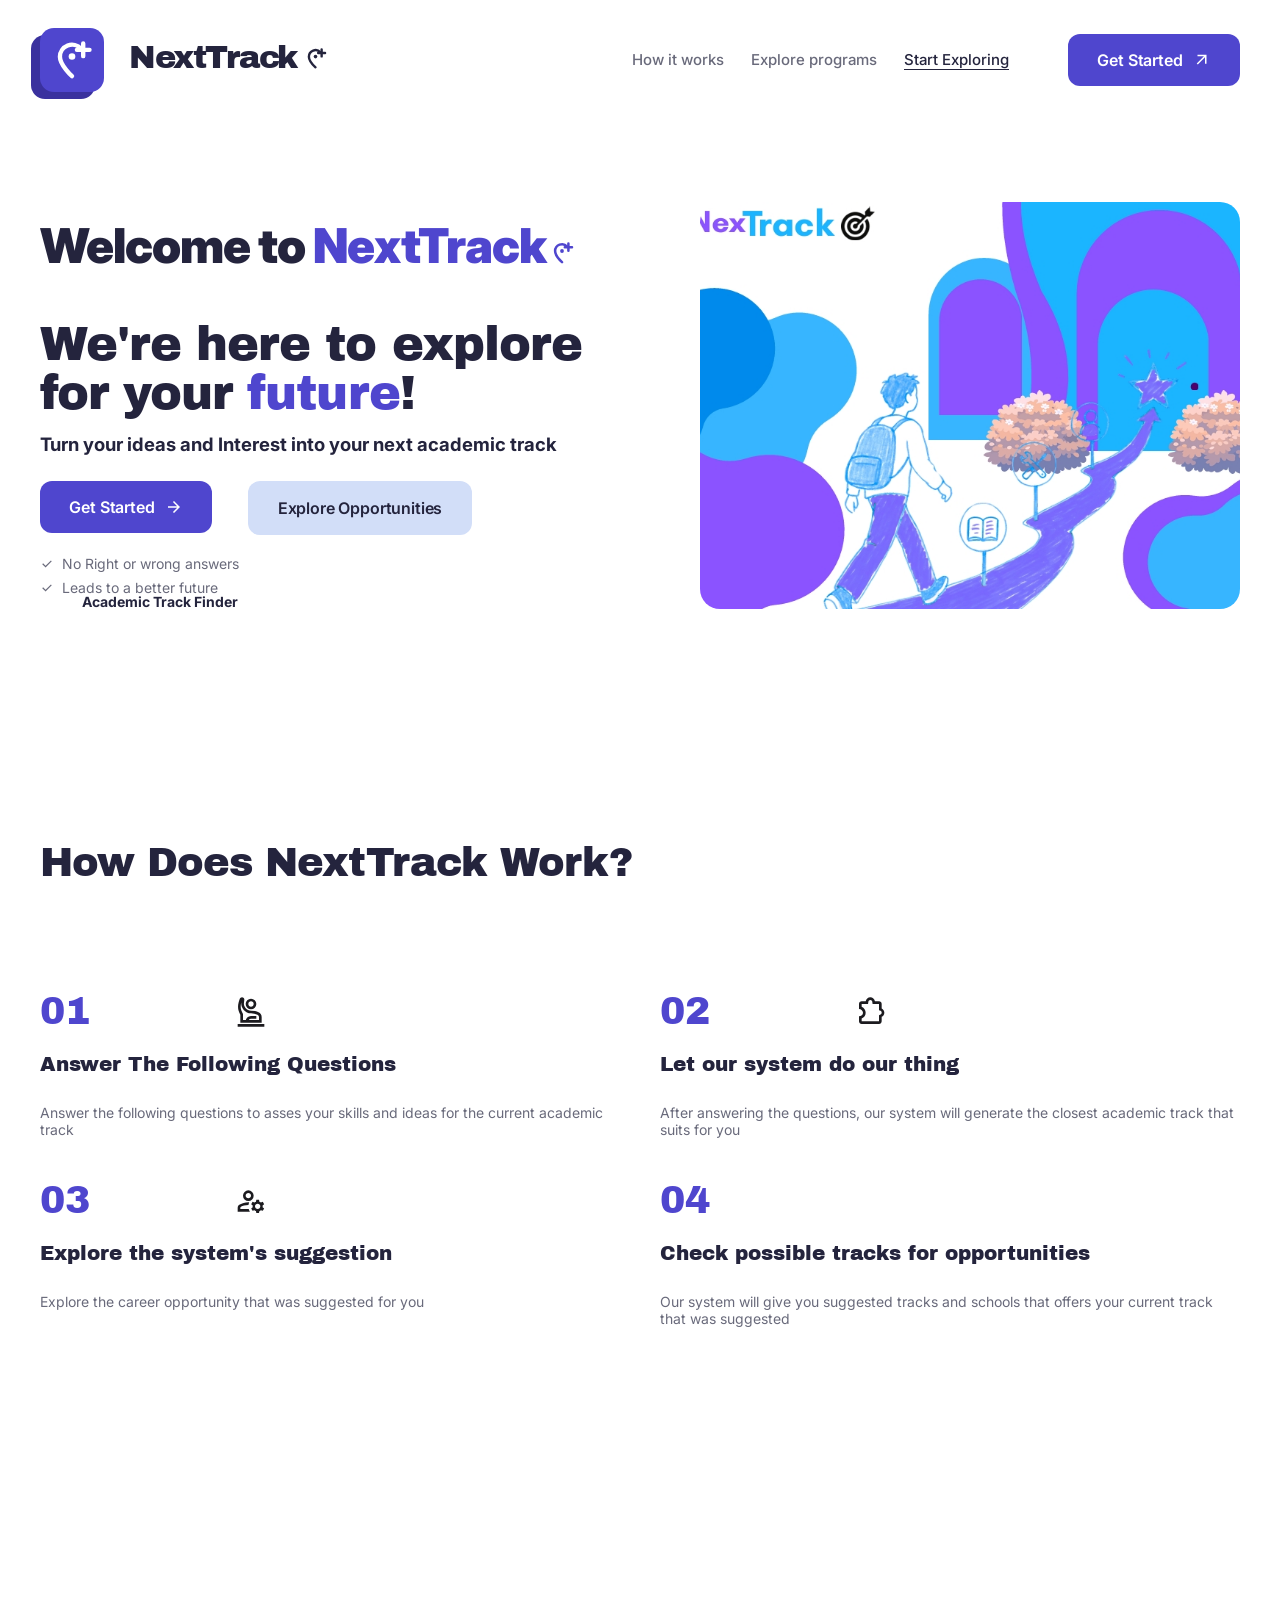
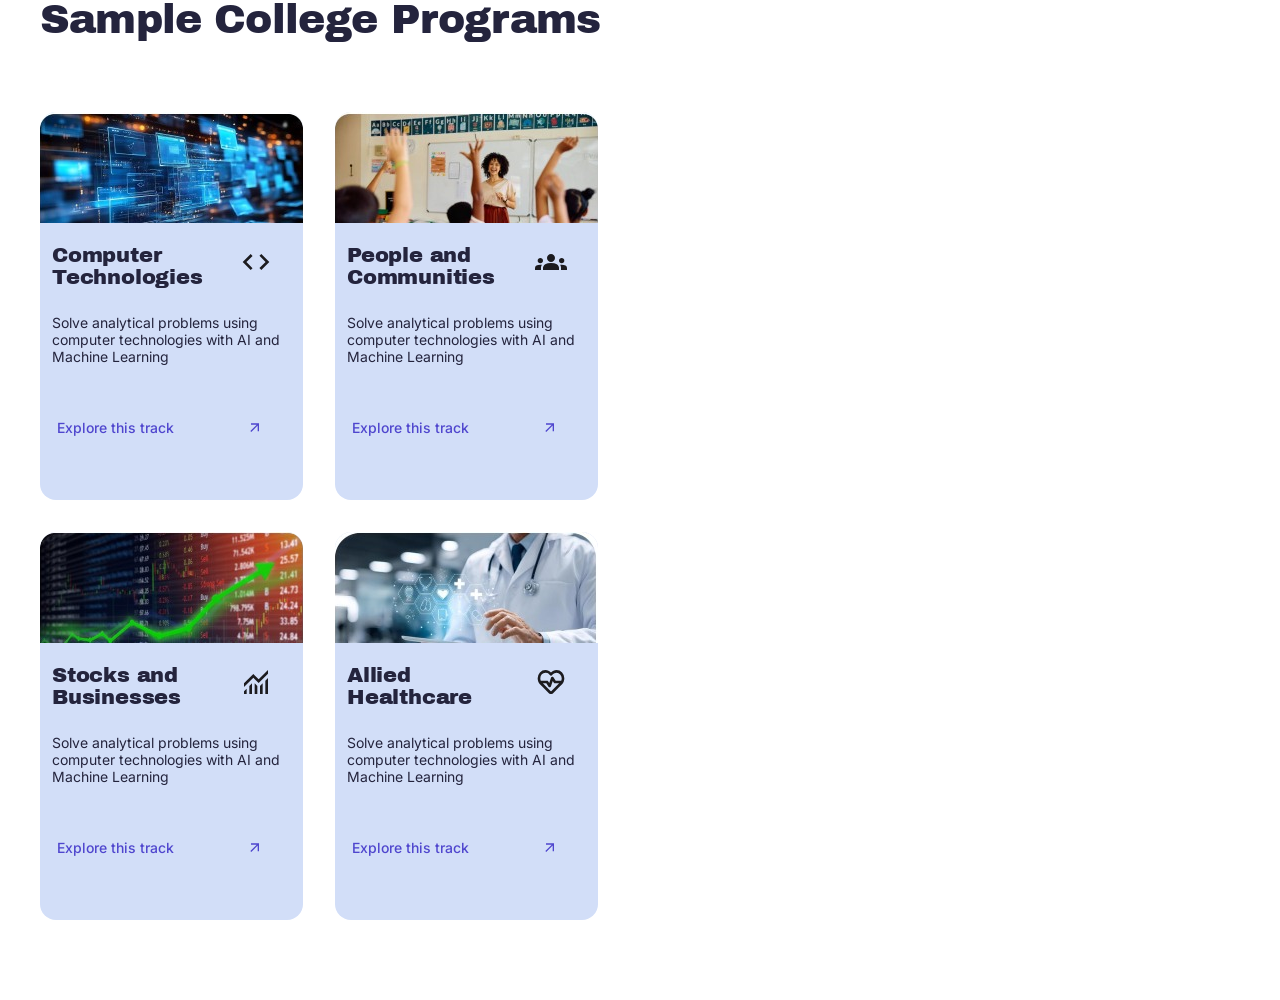
==== index.html @ 743552d6 "Add files via upload" ====
<!DOCTYPE html>
<html lang="en">
<head>
  <meta charset="UTF-8" />
  <meta name="viewport" content="width=device-width, initial-scale=1.0" />
  <title>NextTrack — Find your academic track</title>
  <meta name="description" content="Turn your ideas and interests into your next academic track." />
  <link rel="preconnect" href="https://fonts.googleapis.com" />
  <link rel="preconnect" href="https://fonts.gstatic.com" crossorigin />
  <link href="https://fonts.googleapis.com/css2?family=Archivo+Black&family=Inter:wght@400;500;600;700;900&display=swap" rel="stylesheet" />
  <link rel="stylesheet" href="styles.css" />
</head>
<body>
  <svg class="svg-sprite" aria-hidden="true" focusable="false">
    <symbol id="icon-logo" viewBox="0 0 24 24" fill="none">
      <path d="M12 21.2s-6.9-6.3-6.9-11.1a6.9 6.9 0 0 1 12-4.6" stroke="currentColor" stroke-width="2" stroke-linecap="round" />
      <circle cx="12" cy="10" r="1.6" fill="currentColor" />
      <path d="M18.4 2.6v7.2M14.8 6.2h7.2" stroke="currentColor" stroke-width="2" stroke-linecap="round" />
    </symbol>
    <symbol id="icon-logo-bold" viewBox="0 0 24 24" fill="none">
      <path d="M12 21.2s-6.9-6.3-6.9-11.1a6.9 6.9 0 0 1 12-4.6" stroke="currentColor" stroke-width="2.5" stroke-linecap="round" />
      <circle cx="12" cy="10" r="1.9" fill="currentColor" />
      <path d="M18.4 2.6v7.2M14.8 6.2h7.2" stroke="currentColor" stroke-width="2.5" stroke-linecap="round" />
    </symbol>
    <symbol id="icon-arrow-right" viewBox="0 -960 960 960" fill="currentColor">
      <path d="M647-440H160v-80h487L423-744l57-56 320 320-320 320-57-56 224-224Z" />
    </symbol>
    <symbol id="icon-arrow-up-right" viewBox="0 -960 960 960" fill="currentColor">
      <path d="m256-240-56-56 384-384H240v-80h480v480h-80v-344L256-240Z" />
    </symbol>
    <symbol id="icon-check" viewBox="0 -960 960 960" fill="currentColor">
      <path d="M382-240 154-468l57-57 171 171 367-367 57 57-424 424Z" />
    </symbol>
    <symbol id="icon-person-raised-hand" viewBox="0 -960 960 960" fill="currentColor">
      <path d="M80-40v-80h800v80H80Zm80-120v-240q-33-54-51-114.5T91-638q0-61 15.5-120T143-874q8-21 26-33.5t40-12.5q31 0 53 21t18 50l-11 91q-6 48 8.5 91t43.5 75.5q29 32.5 70 52t89 19.5q60 0 120.5 12.5T706-472q45 23 69.5 58.5T800-326v166H160Zm80-80h480v-86q0-24-12-42.5T674-398q-41-20-95-31t-99-11q-66 0-122.5-27t-96-72.5Q222-585 202-644.5T190-768q-10 30-14.5 64t-4.5 66q0 58 20.5 111.5T240-422v182Zm127-367q-47-47-47-113t47-113q47-47 113-47t113 47q47 47 47 113t-47 113q-47 47-113 47t-113-47Zm169.5-56.5Q560-687 560-720t-23.5-56.5Q513-800 480-800t-56.5 23.5Q400-753 400-720t23.5 56.5Q447-640 480-640t56.5-23.5ZM320-160v-37q0-67 46.5-115T480-360h160v80H480q-34 0-57 24.5T400-197v37h-80Zm160-80Zm0-480Z" />
    </symbol>
    <symbol id="icon-extension" viewBox="0 -960 960 960" fill="currentColor">
      <path d="M200-200h520v-184l45-22q16-8 25.5-22t9.5-32q0-17-9.5-31.5T765-514l-45-21v-185H528l-10-68q-3-22-19.5-37T460-840q-23 0-39.5 15T401-788l-10 68H200v86q56 21 88 68t32 106q0 60-32 107t-88 68v85Zm0 80q-34 0-57-23t-23-57v-152q48 0 84-30.5t36-77.5q0-46-36-76t-84-32v-152q0-33 23.5-56.5T200-800h122q7-51 46-85.5t92-34.5q52 0 91 34.5t47 85.5h122q33 0 56.5 23.5T800-720v134q36 18 58 52t22 74q0 41-22 75t-58 51v134q0 34-23.5 57T720-120H200Zm300-340Z" />
    </symbol>
    <symbol id="icon-manage-accounts" viewBox="0 -960 960 960" fill="currentColor">
      <path d="M287-527q-47-47-47-113t47-113q47-47 113-47t113 47q47 47 47 113t-47 113q-47 47-113 47t-113-47ZM80-160v-112q0-33 17-62t47-44q51-26 115-44t141-18h14q6 0 12 2-8 18-13.5 37.5T404-360h-4q-71 0-127.5 18T180-306q-9 5-14.5 14t-5.5 20v32h252q6 21 16 41.5t22 38.5H80Zm560 40-12-60q-12-5-22.5-10.5T584-204l-58 18-40-68 46-40q-2-14-2-26t2-26l-46-40 40-68 58 18q11-8 21.5-13.5T628-460l12-60h80l12 60q12 5 22.5 11t21.5 15l58-20 40 70-46 40q2 12 2 25t-2 25l46 40-40 68-58-18q-11 8-21.5 13.5T732-180l-12 60h-80Zm96.5-143.5Q760-287 760-320t-23.5-56.5Q713-400 680-400t-56.5 23.5Q600-353 600-320t23.5 56.5Q647-240 680-240t56.5-23.5Zm-280-320Q480-607 480-640t-23.5-56.5Q433-720 400-720t-56.5 23.5Q320-673 320-640t23.5 56.5Q367-560 400-560t56.5-23.5ZM400-640Zm12 400Z" />
    </symbol>
    <symbol id="icon-groups" viewBox="0 -960 960 960" fill="currentColor">
      <path d="M0-240v-63q0-43 44-70t116-27q13 0 25 .5t23 2.5q-14 21-21 44t-7 48v65H0Zm240 0v-65q0-32 17.5-58.5T307-410q32-20 76.5-30t96.5-10q53 0 97.5 10t76.5 30q32 20 49 46.5t17 58.5v65H240Zm540 0v-65q0-26-6.5-49T754-397q11-2 22.5-2.5t23.5-.5q72 0 116 26.5t44 70.5v63H780ZM160-440q-33 0-56.5-23.5T80-520q0-34 23.5-57t56.5-23q34 0 57 23t23 57q0 33-23 56.5T160-440Zm640 0q-33 0-56.5-23.5T720-520q0-34 23.5-57t56.5-23q34 0 57 23t23 57q0 33-23 56.5T800-440Zm-320-40q-50 0-85-35t-35-85q0-51 35-85.5t85-34.5q51 0 85.5 34.5T600-600q0 50-34.5 85T480-480Z" />
    </symbol>
    <symbol id="icon-code" viewBox="0 -960 960 960" fill="currentColor">
      <path d="M320-240 80-480l240-240 57 57-184 184 183 183-56 56Zm320 0-57-57 184-184-183-183 56-56 240 240-240 240Z" />
    </symbol>
    <symbol id="icon-monitoring" viewBox="0 -960 960 960" fill="currentColor">
      <path d="M120-120v-80l80-80v160h-80Zm160 0v-240l80-80v320h-80Zm160 0v-320l80 81v239h-80Zm160 0v-239l80-80v319h-80Zm160 0v-400l80-80v480h-80ZM120-327v-113l280-280 160 160 280-280v113L560-447 400-607 120-327Z" />
    </symbol>
    <symbol id="icon-ecg-heart" viewBox="0 -960 960 960" fill="currentColor">
      <path d="M480-480Zm0 360q-18 0-34.5-6.5T416-146L148-415q-35-35-51.5-80T80-589q0-103 67-177t167-74q48 0 90.5 19t75.5 53q32-34 74.5-53t90.5-19q100 0 167.5 74T880-590q0 49-17 94t-51 80L543-146q-13 13-29 19.5t-34 6.5Zm40-520q10 0 19 5t14 13l68 102h166q7-17 10.5-34.5T801-590q-2-69-46-118.5T645-758q-31 0-59.5 12T536-711l-27 29q-5 6-13 9.5t-16 3.5q-8 0-16-3.5t-14-9.5l-27-29q-21-23-49-36t-60-13q-66 0-110 50.5T160-590q0 18 3 35.5t10 34.5h187q10 0 19 5t14 13l35 52 54-162q4-12 14.5-20t23.5-8Zm12 130-54 162q-4 12-15 20t-24 8q-10 0-19-5t-14-13l-68-102H236l237 237q2 2 3.5 2.5t3.5.5q2 0 3.5-.5t3.5-2.5l236-237H600q-10 0-19-5t-15-13l-34-52Z" />
    </symbol>
  </svg>

  <header class="site-header">
    <a class="brand" href="#welcome" aria-label="NextTrack home">
      <span class="brand-mark">
        <svg class="icon" aria-hidden="true"><use href="#icon-logo-bold" /></svg>
      </span>
      <span class="brand-lockup">
        <span class="brand-word">NextTrack</span>
        <svg class="brand-mini icon" aria-hidden="true"><use href="#icon-logo-bold" /></svg>
      </span>
    </a>

    <nav class="main-nav" aria-label="Main">
      <a href="#how-it-works" data-section="how-it-works">How it works</a>
      <a href="#programs" data-section="programs">Explore programs</a>
      <a class="is-active" href="#welcome" data-section="welcome">Start Exploring</a>
    </nav>

    <a class="btn btn-primary header-cta" href="#how-it-works">
      Get Started
      <svg class="icon" aria-hidden="true"><use href="#icon-arrow-up-right" /></svg>
    </a>
  </header>

  <main>
    <section class="section section-welcome" id="welcome" aria-label="Welcome to NextTrack">
      <div class="hero">
        <div class="hero-copy">
          <h1 class="hero-title">
            Welcome to <span class="text-purple">NextTrack</span><svg class="title-mark icon" aria-hidden="true"><use href="#icon-logo-bold" /></svg>
          </h1>

          <h2 class="hero-subtitle">
            We're here to explore<br />
            for your <span class="text-purple">future</span>!
          </h2>

          <p class="hero-lede">Turn your ideas and Interest into your next academic track</p>

          <div class="hero-actions">
            <a class="btn btn-primary" href="#how-it-works">
              Get Started
              <svg class="icon" aria-hidden="true"><use href="#icon-arrow-right" /></svg>
            </a>
            <a class="btn btn-soft" href="#programs">Explore Opportunities</a>
          </div>

          <ul class="hero-checks">
            <li><svg class="icon check" aria-hidden="true"><use href="#icon-check" /></svg>No Right or wrong answers</li>
            <li><svg class="icon check" aria-hidden="true"><use href="#icon-check" /></svg>Leads to a better future</li>
          </ul>
        </div>

        <div class="hero-photo">
          <img src="/assets/FrontPage.jpeg" alt="Student photo placeholder" />
        </div>
      </div>

      <p class="page-footer">Academic Track Finder</p>
    </section>

    <section class="section section-how" id="how-it-works" aria-label="How NextTrack works">
      <h2 class="page-title">How Does NextTrack Work?</h2>

      <div class="steps">
        <article class="step">
          <div class="step-top">
            <span class="step-number">01</span>
            <svg class="step-icon icon" aria-hidden="true"><use href="#icon-person-raised-hand" /></svg>
          </div>
          <h3 class="step-title">Answer The Following Questions</h3>
          <p class="step-text">Answer the following questions to asses your skills and ideas for the current academic track</p>
        </article>

        <article class="step">
          <div class="step-top">
            <span class="step-number">02</span>
            <svg class="step-icon icon" aria-hidden="true"><use href="#icon-extension" /></svg>
          </div>
          <h3 class="step-title">Let our system do our thing</h3>
          <p class="step-text">After answering the questions, our system will generate the closest academic track that suits for you</p>
        </article>

        <article class="step">
          <div class="step-top">
            <span class="step-number">03</span>
            <svg class="step-icon icon" aria-hidden="true"><use href="#icon-manage-accounts" /></svg>
          </div>
          <h3 class="step-title">Explore the system's suggestion</h3>
          <p class="step-text">Explore the career opportunity that was suggested for you</p>
        </article>

        <article class="step">
          <div class="step-top">
            <span class="step-number">04</span>
          </div>
          <h3 class="step-title">Check possible tracks for opportunities</h3>
          <p class="step-text">Our system will give you suggested tracks and schools that offers your current track that was suggested</p>
        </article>
      </div>
    </section>

    <section class="section section-programs" id="programs" aria-label="Sample college programs">
      <h2 class="page-title">Sample College Programs</h2>

      <div class="programs-grid">
        <article class="program-card">
          <div class="card-photo">
            <img src="assets/computer-technologies.jpg" alt="Computer technologies" />
          </div>
          <div class="card-body">
            <div class="card-title-row">
              <h3 class="card-title">Computer Technologies</h3>
              <svg class="card-icon icon" aria-hidden="true"><use href="#icon-code" /></svg>
            </div>
            <p class="card-desc">Solve analytical problems using computer technologies with AI and Machine Learning</p>
            <a class="card-link" href="#">
              Explore this track
              <svg class="icon" aria-hidden="true"><use href="#icon-arrow-up-right" /></svg>
            </a>
          </div>
        </article>

        <article class="program-card">
          <div class="card-photo">
            <img src="assets/people-communities.jpg" alt="People and communities" />
          </div>
          <div class="card-body">
            <div class="card-title-row">
              <h3 class="card-title">People and Communities</h3>
              <svg class="card-icon icon" aria-hidden="true"><use href="#icon-groups" /></svg>
            </div>
            <p class="card-desc">Solve analytical problems using computer technologies with AI and Machine Learning</p>
            <a class="card-link" href="#">
              Explore this track
              <svg class="icon" aria-hidden="true"><use href="#icon-arrow-up-right" /></svg>
            </a>
          </div>
        </article>

        <article class="program-card">
          <div class="card-photo">
            <img src="assets/stocks-businesses.jpg" alt="Stocks and businesses" />
          </div>
          <div class="card-body">
            <div class="card-title-row">
              <h3 class="card-title">Stocks and Businesses</h3>
              <svg class="card-icon icon" aria-hidden="true"><use href="#icon-monitoring" /></svg>
            </div>
            <p class="card-desc">Solve analytical problems using computer technologies with AI and Machine Learning</p>
            <a class="card-link" href="#">
              Explore this track
              <svg class="icon" aria-hidden="true"><use href="#icon-arrow-up-right" /></svg>
            </a>
          </div>
        </article>

        <article class="program-card">
          <div class="card-photo">
            <img src="assets/allied-healthcare.jpg" alt="Allied healthcare" />
          </div>
          <div class="card-body">
            <div class="card-title-row">
              <h3 class="card-title">Allied Healthcare</h3>
              <svg class="card-icon icon" aria-hidden="true"><use href="#icon-ecg-heart" /></svg>
            </div>
            <p class="card-desc">Solve analytical problems using computer technologies with AI and Machine Learning</p>
            <a class="card-link" href="#">
              Explore this track
              <svg class="icon" aria-hidden="true"><use href="#icon-arrow-up-right" /></svg>
            </a>
          </div>
        </article>
      </div>
    </section>
  </main>

  <script src="script.js"></script>
</body>
</html>
---- styles.css ----
:root {
  --purple: #4f46ce;
  --purple-dark: #3d35b8;
  --purple-shadow: #3a319e;
  --lavender: #d2def8;
  --grey: #d9d9d9;
  --ink: #24243d;
  --icon: #1c1b1f;
  --muted: #696a7b;
  --muted-light: #91919d;
  --white: #ffffff;
  --radius: 12px;
}

*,
*::before,
*::after {
  box-sizing: border-box;
}

html {
  -webkit-text-size-adjust: 100%;
  scroll-behavior: smooth;
}

body {
  max-width: 1440px;
  margin: 0 auto;
  background: var(--white);
  color: var(--ink);
  font-family: "Inter", "Segoe UI", system-ui, -apple-system, sans-serif;
  -webkit-font-smoothing: antialiased;
  -moz-osx-font-smoothing: grayscale;
}

a {
  color: inherit;
  text-decoration: none;
}

img {
  max-width: 100%;
}

.svg-sprite {
  position: absolute;
  width: 0;
  height: 0;
  overflow: hidden;
}

.icon {
  display: inline-block;
  width: 18px;
  height: 18px;
  flex: none;
}

.text-purple {
  color: var(--purple);
}

/* Header */
.site-header {
  position: sticky;
  top: 0;
  z-index: 100;
  display: flex;
  align-items: center;
  height: 100px;
  padding: 36px 62px 0 70px;
  background: var(--white);
}

.brand {
  display: flex;
  align-items: center;
  gap: 25px;
  flex: none;
}

.brand-mark {
  position: relative;
  display: grid;
  place-items: center;
  width: 64px;
  height: 64px;
  border-radius: 14px;
  background: var(--purple);
  color: var(--white);
  box-shadow: -9px 7px 0 var(--purple-shadow);
}

.brand-mark .icon {
  width: 42px;
  height: 42px;
}

.brand-lockup {
  display: flex;
  align-items: center;
  gap: 7px;
  transform: translateY(-2px);
}

.brand-word {
  font-family: "Archivo Black", "Arial Black", sans-serif;
  font-size: 32px;
  font-weight: 400;
  line-height: 1;
  letter-spacing: -0.045em;
  color: var(--ink);
}

.brand-mini {
  width: 23px;
  height: 23px;
  color: var(--ink);
}

.main-nav {
  display: flex;
  align-items: center;
  gap: 27px;
  margin-left: auto;
  margin-right: 59px;
}

.main-nav a {
  font-size: 15px;
  font-weight: 500;
  line-height: 1.2;
  color: var(--muted);
  white-space: nowrap;
  transition: color 0.15s ease;
}

.main-nav a:hover {
  color: var(--ink);
}

.main-nav a.is-active {
  color: var(--ink);
  text-decoration: underline;
  text-underline-offset: 4px;
  text-decoration-thickness: 1px;
}

.btn {
  display: inline-flex;
  align-items: center;
  justify-content: center;
  gap: 10px;
  min-height: 52px;
  padding: 0 24px;
  border: 0;
  border-radius: var(--radius);
  font-family: inherit;
  font-size: 16px;
  font-weight: 600;
  line-height: 1;
  letter-spacing: -0.01em;
  cursor: pointer;
  transition: background-color 0.15s ease, transform 0.15s ease;
}

.btn .icon {
  width: 18px;
  height: 18px;
}

.btn-primary {
  background: var(--purple);
  color: var(--white);
}

.btn-primary:hover {
  background: var(--purple-dark);
}

.btn-soft {
  background: var(--lavender);
  color: var(--ink);
}

.btn-soft:hover {
  background: #c5d4f5;
}

.header-cta {
  flex: none;
  width: 172px;
  min-height: 52px;
}

/* Sections */
.section {
  position: relative;
  display: flow-root;
  width: 100%;
}

.section-welcome {
  min-height: 924px;
}

.section-how,
.section-programs {
  min-height: 1024px;
}

/* Welcome */
.section-welcome .hero {
  display: grid;
  grid-template-columns: 638px 631px;
  padding: 183px 102px 0 72px;
}

.hero-copy {
  max-width: 638px;
  padding-top: 52px;
}

.hero-title {
  margin: 0;
  font-family: "Inter", "Segoe UI", system-ui, sans-serif;
  font-size: 48px;
  font-weight: 900;
  line-height: 1;
  letter-spacing: -0.02em;
  color: var(--ink);
}

.title-mark {
  width: 24px;
  height: 24px;
  margin-left: 4px;
  vertical-align: -2px;
  color: var(--purple);
}

.hero-subtitle {
  margin: 50px 0 0;
  font-family: "Archivo Black", "Arial Black", sans-serif;
  font-size: 48px;
  font-weight: 400;
  line-height: 49px;
  letter-spacing: -0.02em;
  color: var(--ink);
}

.hero-lede {
  margin: 16px 0 0;
  font-size: 18.5px;
  font-weight: 700;
  line-height: 20px;
  color: var(--ink);
}

.hero-actions {
  display: flex;
  flex-wrap: wrap;
  gap: 36px;
  margin-top: 27px;
}

.hero-actions .btn-primary {
  width: 172px;
  height: 52px;
  min-height: 0;
  padding: 0;
}

.hero-actions .btn-soft {
  width: 224px;
  height: 54px;
  min-height: 0;
  padding: 0;
}

.hero-checks {
  display: flex;
  flex-direction: column;
  gap: 6px;
  margin: 20px 0 0;
  padding: 0;
  list-style: none;
  font-size: 14px;
  font-weight: 400;
  line-height: 18px;
  color: var(--muted);
}

.hero-checks li {
  display: flex;
  align-items: center;
  gap: 8px;
}

.hero-checks .check {
  width: 14px;
  height: 14px;
  color: var(--muted);
}

.hero-photo {
  width: 695px;
  height: 476px;
  margin-top: 14px;
  overflow: hidden;
  border-radius: 20px;
  background: var(--grey);
  object-fit: cover;
}

.hero-photo img {
  display: block;
  width: 100%;
  height: 100%;
  object-fit: cover;
}

.hero-photo img[src="#"] {
  visibility: hidden;
}

.page-footer {
  position: absolute;
  left: 82px;
  bottom: 40px;
  margin: 0;
  font-size: 14px;
  font-weight: 700;
  line-height: 1;
  color: var(--ink);
}

/* How it works */
.page-title {
  margin: 0;
  font-family: "Archivo Black", "Arial Black", sans-serif;
  font-weight: 400;
  letter-spacing: -0.02em;
  color: var(--ink);
}

.section-how .page-title {
  margin: 194px 0 0 88px;
  font-size: 40px;
  line-height: 1;
}

.section-how .steps {
  display: flex;
  align-items: flex-start;
  margin: 173px 0 0 99px;
}

.step {
  flex: none;
}

.section-how .step:nth-child(1) {
  width: 249px;
  margin-right: 107px;
}

.section-how .step:nth-child(2) {
  width: 246px;
  margin-right: 77px;
}

.section-how .step:nth-child(3) {
  width: 236px;
  margin-right: 66px;
}

.section-how .step:nth-child(4) {
  width: 251px;
}

.step-top {
  display: flex;
  align-items: center;
  justify-content: flex-start;
  gap: 145px;
}

.step-number {
  font-family: "Archivo Black", "Arial Black", sans-serif;
  font-size: 38px;
  font-weight: 400;
  line-height: 1;
  color: var(--purple);
}

.step-icon {
  width: 32px;
  height: 32px;
  color: var(--icon);
}

.step-title {
  margin: 22px 0 0;
  font-family: "Archivo Black", "Arial Black", sans-serif;
  font-size: 20px;
  font-weight: 400;
  line-height: 22px;
  letter-spacing: 0;
  color: var(--ink);
}

.step-text {
  margin: 29px 0 0;
  font-size: 14px;
  font-weight: 400;
  line-height: 17px;
  color: var(--muted);
}

/* Programs */
.section-programs .page-title {
  margin: 192px 0 0 95px;
  font-size: 41px;
  line-height: 1;
}

.section-programs .programs-grid {
  display: grid;
  grid-template-columns: repeat(4, 263px);
  column-gap: 76px;
  margin: 107px 0 0 85px;
}

.program-card {
  overflow: hidden;
  width: 263px;
  border-radius: 16px;
  background: var(--lavender);
}

.card-photo {
  height: 111px;
}

.card-photo img {
  display: block;
  width: 100%;
  height: 100%;
  object-fit: cover;
}

.card-body {
  height: 277px;
  padding: 21px 12px 0;
}

.card-title-row {
  display: flex;
  align-items: flex-start;
  justify-content: flex-start;
  gap: 18px;
}

.card-title {
  width: 170px;
  max-width: 170px;
  margin: 0;
  font-family: "Archivo Black", "Arial Black", sans-serif;
  font-size: 21px;
  font-weight: 400;
  line-height: 22px;
  letter-spacing: -0.01em;
  color: var(--ink);
}

.card-icon {
  width: 32px;
  height: 32px;
  margin-top: 2px;
  color: var(--icon);
}

.card-desc {
  margin: 26px 0 0;
  font-size: 14px;
  font-weight: 400;
  line-height: 17px;
  color: var(--ink);
}

.card-link {
  display: flex;
  align-items: center;
  justify-content: space-between;
  margin-top: 55px;
  padding: 0 28px 0 5px;
  font-size: 14px;
  font-weight: 500;
  line-height: 1;
  color: var(--purple);
}

.card-link .icon {
  width: 16px;
  height: 16px;
}

/* Responsive */
@media (max-width: 1280px) {
  .site-header {
    height: auto;
    padding: 28px 40px 0;
  }

  .section-welcome {
    min-height: 0;
    padding-bottom: 40px;
  }

  .section-how,
  .section-programs {
    min-height: 0;
    padding-bottom: 80px;
  }

  .section-welcome .hero {
    grid-template-columns: minmax(0, 1fr) minmax(360px, 45%);
    gap: 48px;
    padding: 110px 40px 0;
  }

  .hero-copy {
    padding-top: 20px;
  }

  .hero-photo {
    width: 100%;
    height: auto;
    margin-top: 0;
    aspect-ratio: 631 / 476;
  }

  .section-how .page-title,
  .section-programs .page-title {
    margin-left: 40px;
  }

  .section-how .steps {
    flex-wrap: wrap;
    gap: 44px 40px;
    margin: 110px 40px 0;
  }

  .section-how .step:nth-child(1),
  .section-how .step:nth-child(2),
  .section-how .step:nth-child(3),
  .section-how .step:nth-child(4) {
    width: calc(50% - 20px);
    margin-right: 0;
  }

  .section-programs .programs-grid {
    grid-template-columns: repeat(2, minmax(0, 263px));
    gap: 32px;
    margin: 72px 40px 0;
  }

  .program-card {
    width: 100%;
  }

  .card-body {
    height: auto;
    min-height: 277px;
  }
}

@media (max-width: 900px) {
  .site-header {
    flex-wrap: wrap;
    row-gap: 20px;
  }

  .main-nav {
    display: none;
  }

  .header-cta {
    margin-left: auto;
  }

  .section-welcome .hero {
    grid-template-columns: 1fr;
    gap: 44px;
    padding: 64px 28px 0;
  }

  .hero-copy {
    padding-top: 0;
  }

  .hero-photo {
    order: 2;
  }

  .hero-title,
  .hero-subtitle {
    font-size: clamp(34px, 7vw, 48px);
    line-height: 1.02;
  }

  .hero-subtitle {
    margin-top: 32px;
  }

  .page-footer {
    position: static;
    margin: 64px 28px 0;
    padding-bottom: 28px;
  }

  .section-how .page-title,
  .section-programs .page-title {
    margin: 120px 28px 0;
    font-size: clamp(32px, 6vw, 40px);
  }

  .section-how .steps {
    gap: 40px;
    margin: 56px 28px 0;
  }

  .section-how .step:nth-child(1),
  .section-how .step:nth-child(2),
  .section-how .step:nth-child(3),
  .section-how .step:nth-child(4) {
    width: 100%;
  }

  .section-programs .programs-grid {
    grid-template-columns: minmax(0, 263px);
    margin: 48px 28px 0;
  }
}

@media (max-width: 620px) {
  .site-header {
    padding: 20px 20px 0;
  }

  .brand {
    gap: 14px;
  }

  .brand-mark {
    width: 48px;
    height: 48px;
    border-radius: 11px;
  }

  .brand-mark .icon {
    width: 34px;
    height: 34px;
  }

  .brand-word {
    font-size: 24px;
  }

  .brand-mini {
    width: 18px;
    height: 18px;
  }

  .header-cta {
    width: auto;
    min-height: 44px;
    padding: 0 16px;
    font-size: 14px;
  }

  .section-welcome .hero {
    padding: 48px 20px 0;
  }

  .hero-title,
  .hero-subtitle {
    font-size: clamp(30px, 10vw, 40px);
  }

  .hero-actions {
    gap: 12px;
  }

  .hero-actions .btn {
    width: 100%;
  }

  .page-footer {
    margin-left: 20px;
    margin-right: 20px;
  }

  .section-how .page-title,
  .section-programs .page-title {
    margin-left: 20px;
    margin-right: 20px;
    font-size: clamp(28px, 9vw, 36px);
  }

  .section-how .steps {
    margin-left: 20px;
    margin-right: 20px;
  }

  .section-programs .programs-grid {
    margin-left: 20px;
    margin-right: 20px;
  }

  .card-body {
    min-height: 0;
    height: auto;
    padding-bottom: 24px;
  }

  .card-link {
    margin-top: 40px;
  }
}

@media (prefers-reduced-motion: reduce) {
  html {
    scroll-behavior: auto;
  }

  *,
  *::before,
  *::after {
    transition-duration: 0.001ms !important;
    animation-duration: 0.001ms !important;
  }
}
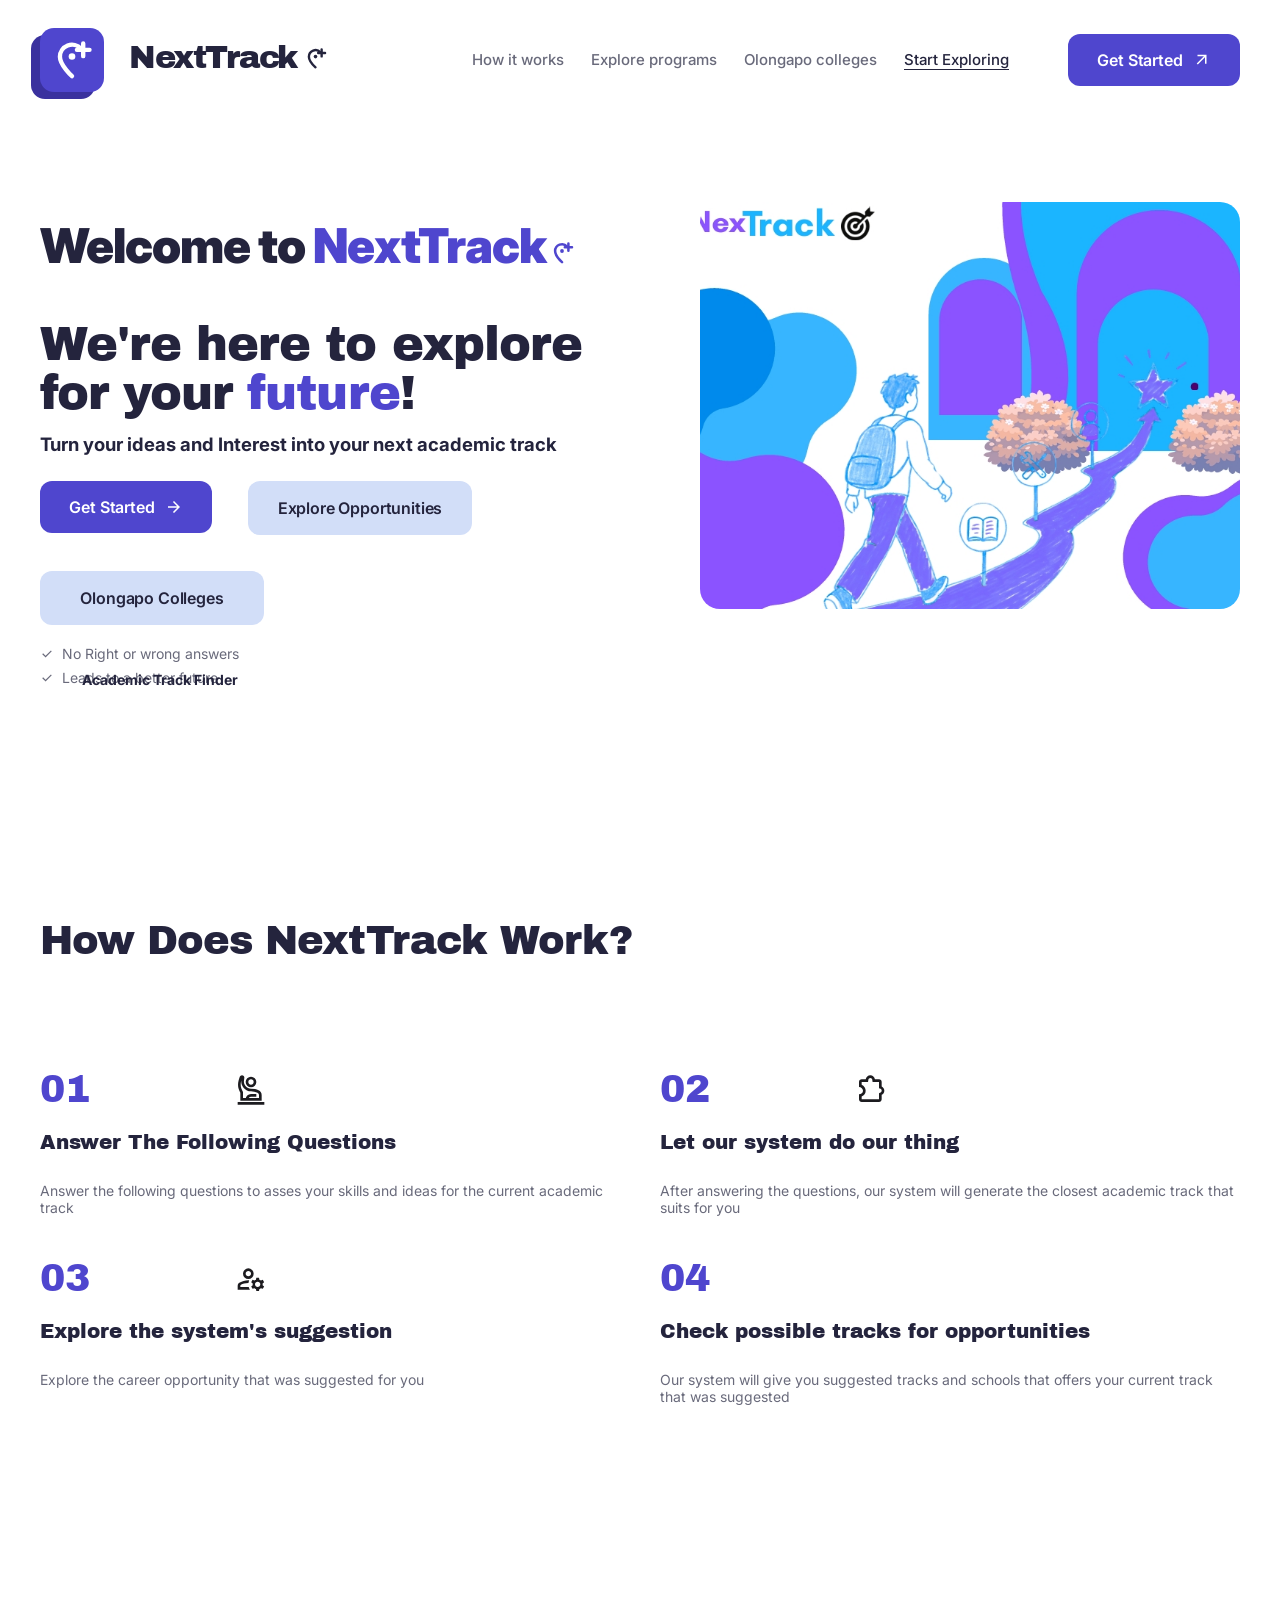
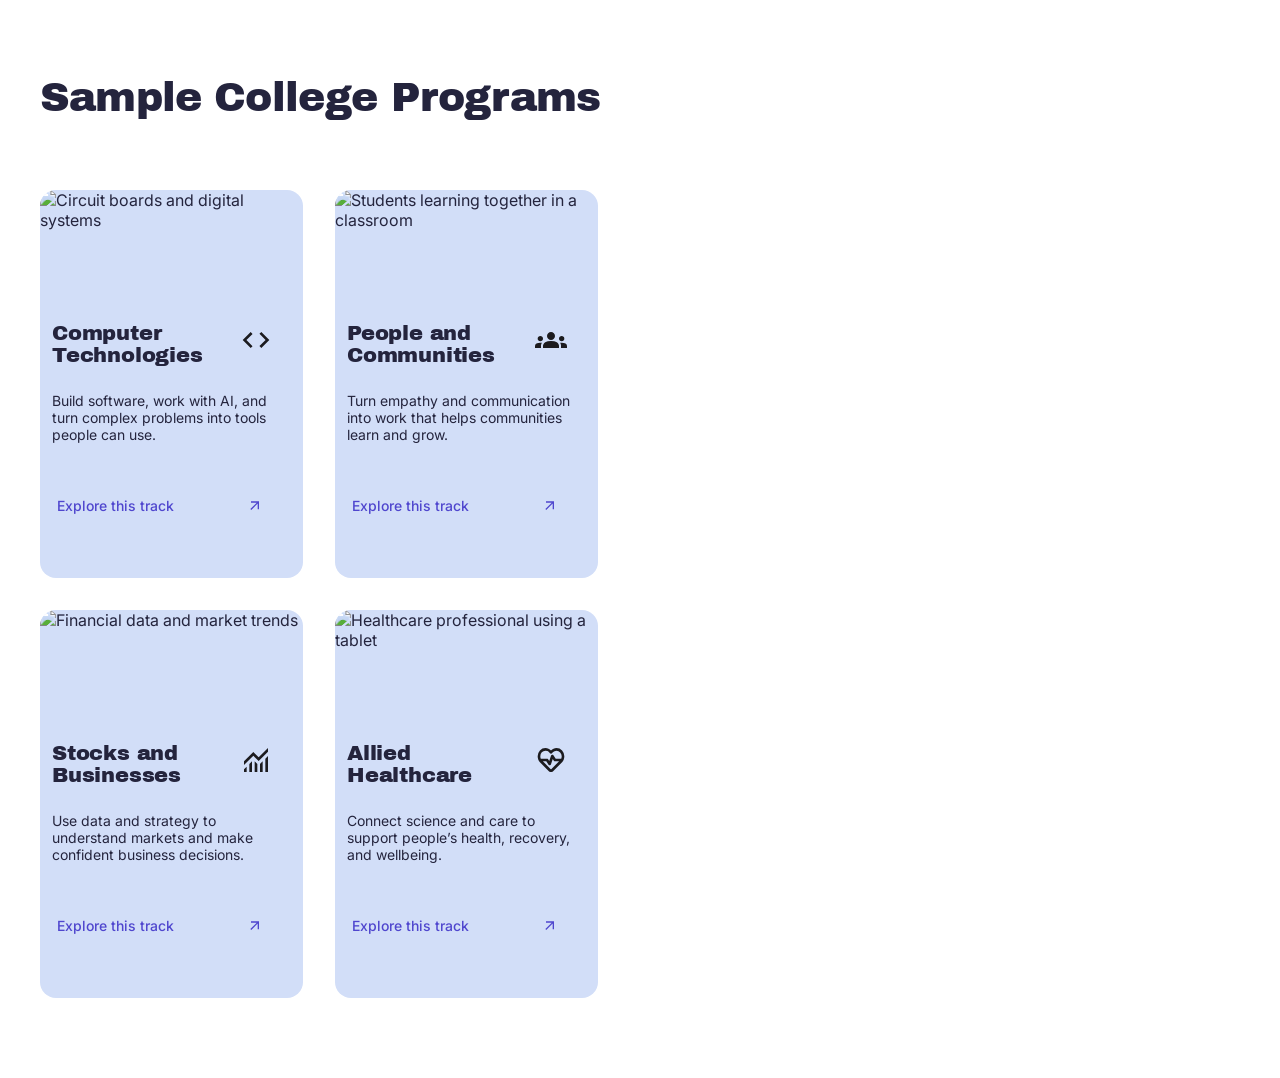
==== commit d042fbe3: "Add files via upload" ====
--- a/index.html
+++ b/index.html
@@ -52,6 +52,9 @@
     <symbol id="icon-ecg-heart" viewBox="0 -960 960 960" fill="currentColor">
       <path d="M480-480Zm0 360q-18 0-34.5-6.5T416-146L148-415q-35-35-51.5-80T80-589q0-103 67-177t167-74q48 0 90.5 19t75.5 53q32-34 74.5-53t90.5-19q100 0 167.5 74T880-590q0 49-17 94t-51 80L543-146q-13 13-29 19.5t-34 6.5Zm40-520q10 0 19 5t14 13l68 102h166q7-17 10.5-34.5T801-590q-2-69-46-118.5T645-758q-31 0-59.5 12T536-711l-27 29q-5 6-13 9.5t-16 3.5q-8 0-16-3.5t-14-9.5l-27-29q-21-23-49-36t-60-13q-66 0-110 50.5T160-590q0 18 3 35.5t10 34.5h187q10 0 19 5t14 13l35 52 54-162q4-12 14.5-20t23.5-8Zm12 130-54 162q-4 12-15 20t-24 8q-10 0-19-5t-14-13l-68-102H236l237 237q2 2 3.5 2.5t3.5.5q2 0 3.5-.5t3.5-2.5l236-237H600q-10 0-19-5t-15-13l-34-52Z" />
     </symbol>
+    <symbol id="icon-close" viewBox="0 -960 960 960" fill="currentColor">
+      <path d="m256-200-56-56 224-224-224-224 56-56 224 224 224-224 56 56-224 224 224 224-56 56-224-224-224 224Z" />
+    </symbol>
   </svg>
 
   <header class="site-header">
@@ -68,6 +71,7 @@
     <nav class="main-nav" aria-label="Main">
       <a href="#how-it-works" data-section="how-it-works">How it works</a>
       <a href="#programs" data-section="programs">Explore programs</a>
+      <a href="colleges.html">Olongapo colleges</a>
       <a class="is-active" href="#welcome" data-section="welcome">Start Exploring</a>
     </nav>
 
@@ -98,6 +102,7 @@
               <svg class="icon" aria-hidden="true"><use href="#icon-arrow-right" /></svg>
             </a>
             <a class="btn btn-soft" href="#programs">Explore Opportunities</a>
+            <a class="btn btn-soft" href="colleges.html">Olongapo Colleges</a>
           </div>
 
           <ul class="hero-checks">
@@ -107,7 +112,7 @@
         </div>
 
         <div class="hero-photo">
-          <img src="/assets/FrontPage.jpeg" alt="Student photo placeholder" />
+          <img src="assets/FrontPage.jpeg" alt="Student photo placeholder" />
         </div>
       </div>
 
@@ -161,75 +166,126 @@
       <div class="programs-grid">
         <article class="program-card">
           <div class="card-photo">
-            <img src="assets/computer-technologies.jpg" alt="Computer technologies" />
+            <img src="assets/Computer Technologies.png" alt="Circuit boards and digital systems" />
           </div>
           <div class="card-body">
             <div class="card-title-row">
               <h3 class="card-title">Computer Technologies</h3>
               <svg class="card-icon icon" aria-hidden="true"><use href="#icon-code" /></svg>
             </div>
-            <p class="card-desc">Solve analytical problems using computer technologies with AI and Machine Learning</p>
-            <a class="card-link" href="#">
-              Explore this track
-              <svg class="icon" aria-hidden="true"><use href="#icon-arrow-up-right" /></svg>
-            </a>
-          </div>
-        </article>
-
-        <article class="program-card">
-          <div class="card-photo">
-            <img src="assets/people-communities.jpg" alt="People and communities" />
+            <p class="card-desc">Build software, work with AI, and turn complex problems into tools people can use.</p>
+            <button class="card-link" type="button" data-track="computer" aria-haspopup="dialog" aria-controls="track-dialog">
+              Explore this track
+              <svg class="icon" aria-hidden="true"><use href="#icon-arrow-up-right" /></svg>
+            </button>
+          </div>
+        </article>
+
+        <article class="program-card">
+          <div class="card-photo">
+            <img src="assets/Teaching.png" alt="Students learning together in a classroom" />
           </div>
           <div class="card-body">
             <div class="card-title-row">
               <h3 class="card-title">People and Communities</h3>
               <svg class="card-icon icon" aria-hidden="true"><use href="#icon-groups" /></svg>
             </div>
-            <p class="card-desc">Solve analytical problems using computer technologies with AI and Machine Learning</p>
-            <a class="card-link" href="#">
-              Explore this track
-              <svg class="icon" aria-hidden="true"><use href="#icon-arrow-up-right" /></svg>
-            </a>
-          </div>
-        </article>
-
-        <article class="program-card">
-          <div class="card-photo">
-            <img src="assets/stocks-businesses.jpg" alt="Stocks and businesses" />
+            <p class="card-desc">Turn empathy and communication into work that helps communities learn and grow.</p>
+            <button class="card-link" type="button" data-track="people" aria-haspopup="dialog" aria-controls="track-dialog">
+              Explore this track
+              <svg class="icon" aria-hidden="true"><use href="#icon-arrow-up-right" /></svg>
+            </button>
+          </div>
+        </article>
+
+        <article class="program-card">
+          <div class="card-photo">
+            <img src="assets/Stocks.jpg" alt="Financial data and market trends" />
           </div>
           <div class="card-body">
             <div class="card-title-row">
               <h3 class="card-title">Stocks and Businesses</h3>
               <svg class="card-icon icon" aria-hidden="true"><use href="#icon-monitoring" /></svg>
             </div>
-            <p class="card-desc">Solve analytical problems using computer technologies with AI and Machine Learning</p>
-            <a class="card-link" href="#">
-              Explore this track
-              <svg class="icon" aria-hidden="true"><use href="#icon-arrow-up-right" /></svg>
-            </a>
-          </div>
-        </article>
-
-        <article class="program-card">
-          <div class="card-photo">
-            <img src="assets/allied-healthcare.jpg" alt="Allied healthcare" />
+            <p class="card-desc">Use data and strategy to understand markets and make confident business decisions.</p>
+            <button class="card-link" type="button" data-track="business" aria-haspopup="dialog" aria-controls="track-dialog">
+              Explore this track
+              <svg class="icon" aria-hidden="true"><use href="#icon-arrow-up-right" /></svg>
+            </button>
+          </div>
+        </article>
+        
+        <article class="program-card">
+          <div class="card-photo">
+            <img src="assets/Healthcare.jpg" alt="Healthcare professional using a tablet" />
           </div>
           <div class="card-body">
             <div class="card-title-row">
               <h3 class="card-title">Allied Healthcare</h3>
               <svg class="card-icon icon" aria-hidden="true"><use href="#icon-ecg-heart" /></svg>
             </div>
-            <p class="card-desc">Solve analytical problems using computer technologies with AI and Machine Learning</p>
-            <a class="card-link" href="#">
-              Explore this track
-              <svg class="icon" aria-hidden="true"><use href="#icon-arrow-up-right" /></svg>
-            </a>
+            <p class="card-desc">Connect science and care to support people’s health, recovery, and wellbeing.</p>
+            <button class="card-link" type="button" data-track="health" aria-haspopup="dialog" aria-controls="track-dialog">
+              Explore this track
+              <svg class="icon" aria-hidden="true"><use href="#icon-arrow-up-right" /></svg>
+            </button>
           </div>
         </article>
       </div>
     </section>
   </main>
 
+  <dialog class="track-dialog" id="track-dialog" aria-labelledby="track-dialog-title">
+    <button class="track-close" type="button" aria-label="Close track details">
+      <span>Close</span>
+      <svg class="icon" aria-hidden="true"><use href="#icon-close" /></svg>
+    </button>
+
+    <div class="track-shell">
+      <div class="track-layout">
+        <aside class="track-clues-panel">
+          <div class="track-clues-head">
+            <p class="track-kicker">A few notes from your answers</p>
+            <p class="track-index"><span id="track-index">01</span><span class="track-index-total">/ 04</span></p>
+          </div>
+
+          <div class="track-chips" id="track-clues"></div>
+
+          <article class="track-program-card">
+            <div class="track-program-media">
+              <img id="track-photo" src="assets/Computer Technologies.png" alt="" />
+              <span class="track-program-icon">
+                <svg class="icon" aria-hidden="true"><use id="track-icon" href="#icon-code" /></svg>
+              </span>
+            </div>
+            <div class="track-program-body">
+              <p class="track-kicker track-kicker--small">One possible route</p>
+              <h2 class="track-program-name" id="track-program-name">BS Computer Science</h2>
+              <p class="track-why-label">Why it might fit</p>
+              <p class="track-why" id="track-why"></p>
+              <div class="track-tags" id="track-tags"></div>
+            </div>
+          </article>
+
+          <p class="track-note" id="track-note"></p>
+        </aside>
+
+        <section class="track-explainer">
+          <p class="track-kicker">What this could mean</p>
+          <h2 class="track-heading" id="track-dialog-title">See how your interests connect.</h2>
+          <p class="track-intro" id="track-intro"></p>
+          <p class="track-list-label">Three things this could say about you</p>
+          <ol class="track-reasons" id="track-reasons"></ol>
+
+          <button class="track-back" type="button" data-close-track>
+            Browse all tracks
+            <svg class="icon" aria-hidden="true"><use href="#icon-arrow-right" /></svg>
+          </button>
+        </section>
+      </div>
+    </div>
+  </dialog>
+
   <script src="script.js"></script>
 </body>
-</html>
+</html>
--- a/styles.css
+++ b/styles.css
@@ -10,6 +10,10 @@
   --muted-light: #91919d;
   --white: #ffffff;
   --radius: 12px;
+  --paper: #f4f2ff;
+  --paper-light: #ffffff;
+  --paper-deep: #e6e9fb;
+  --line: rgba(79, 70, 206, 0.2);
 }
 
 *,
@@ -493,17 +497,39 @@
   display: flex;
   align-items: center;
   justify-content: space-between;
+  width: 100%;
   margin-top: 55px;
   padding: 0 28px 0 5px;
+  border: 0;
+  background: transparent;
+  appearance: none;
+  font-family: inherit;
   font-size: 14px;
   font-weight: 500;
   line-height: 1;
   color: var(--purple);
+  text-align: left;
+  cursor: pointer;
+}
+
+.card-link:hover {
+  color: var(--purple-dark);
+}
+
+.card-link:focus-visible {
+  outline: 2px solid var(--purple);
+  outline-offset: 4px;
+  border-radius: 4px;
 }
 
 .card-link .icon {
   width: 16px;
   height: 16px;
+  transition: transform 180ms ease;
+}
+
+.card-link:hover .icon {
+  transform: translate(2px, -2px);
 }
 
 /* Responsive */
@@ -742,3 +768,1121 @@
     animation-duration: 0.001ms !important;
   }
 }
+
+/* Track detail */
+body.has-dialog {
+  overflow: hidden;
+}
+
+.track-dialog {
+  width: min(1080px, calc(100vw - 48px));
+  max-width: 1080px;
+  max-height: calc(100vh - 40px);
+  padding: 0;
+  border: 0;
+  border-radius: 30px;
+  background: var(--white);
+  color: var(--ink);
+  box-shadow: 0 40px 100px rgba(20, 20, 55, 0.32);
+  overflow: hidden;
+}
+
+.track-dialog::backdrop {
+  background: rgba(17, 17, 40, 0.58);
+  backdrop-filter: blur(7px);
+}
+
+.track-dialog[open] {
+  animation: track-in 280ms cubic-bezier(0.2, 0.8, 0.2, 1) both;
+}
+
+@keyframes track-in {
+  from {
+    opacity: 0;
+    transform: translateY(18px) scale(0.985);
+  }
+
+  to {
+    opacity: 1;
+    transform: translateY(0) scale(1);
+  }
+}
+
+.track-shell {
+  max-height: calc(100vh - 40px);
+  overflow-y: auto;
+  overscroll-behavior: contain;
+}
+
+.track-layout {
+  display: grid;
+  grid-template-columns: minmax(0, 0.92fr) minmax(0, 1.08fr);
+  min-height: 620px;
+}
+
+.track-close {
+  position: absolute;
+  top: 18px;
+  right: 18px;
+  z-index: 3;
+  display: grid;
+  place-items: center;
+  width: 42px;
+  height: 42px;
+  padding: 0;
+  border: 1px solid rgba(36, 36, 61, 0.12);
+  border-radius: 50%;
+  background: rgba(255, 255, 255, 0.88);
+  color: var(--ink);
+  box-shadow: 0 8px 22px rgba(20, 20, 55, 0.12);
+  backdrop-filter: blur(8px);
+  cursor: pointer;
+}
+
+.track-close:hover {
+  background: var(--white);
+}
+
+.track-close:focus-visible {
+  outline: 2px solid var(--purple);
+  outline-offset: 3px;
+}
+
+.track-close .icon {
+  width: 20px;
+  height: 20px;
+}
+
+.track-clues-panel {
+  position: relative;
+  display: flex;
+  flex-direction: column;
+  padding: 42px 34px 30px;
+  background: #ece9ff;
+}
+
+.track-clues-head {
+  display: flex;
+  align-items: flex-start;
+  justify-content: space-between;
+  gap: 16px;
+}
+
+.track-kicker {
+  margin: 0;
+  font-family: "Inter", "Segoe UI", system-ui, sans-serif;
+  font-size: 11px;
+  font-weight: 700;
+  line-height: 1.4;
+  letter-spacing: 0.14em;
+  text-transform: uppercase;
+  color: var(--purple);
+}
+
+.track-mark {
+  width: 22px;
+  height: 22px;
+  color: var(--purple);
+  opacity: 0.7;
+}
+
+.track-chips {
+  display: flex;
+  flex-wrap: wrap;
+  gap: 8px;
+  margin-top: 18px;
+}
+
+.track-chip {
+  padding: 7px 12px;
+  border: 1px solid rgba(79, 70, 206, 0.12);
+  border-radius: 999px;
+  background: rgba(255, 255, 255, 0.72);
+  color: #48456a;
+  font-size: 12px;
+  font-weight: 500;
+  line-height: 1;
+  box-shadow: 0 4px 12px rgba(58, 49, 158, 0.05);
+}
+
+.track-program-card {
+  margin-top: 22px;
+  border-radius: 22px;
+  background: var(--white);
+  box-shadow: 0 18px 45px rgba(58, 49, 158, 0.12);
+  overflow: hidden;
+}
+
+.track-program-media {
+  position: relative;
+  height: 152px;
+  background: var(--lavender);
+}
+
+.track-program-media img {
+  display: block;
+  width: 100%;
+  height: 100%;
+  object-fit: cover;
+}
+
+.track-program-media::after {
+  content: "";
+  position: absolute;
+  inset: 0;
+  background: linear-gradient(180deg, rgba(20, 20, 45, 0) 45%, rgba(20, 20, 45, 0.22));
+  pointer-events: none;
+}
+
+.track-program-icon {
+  position: absolute;
+  left: 22px;
+  bottom: -24px;
+  z-index: 1;
+  display: grid;
+  place-items: center;
+  width: 52px;
+  height: 52px;
+  border-radius: 16px;
+  background: var(--purple);
+  color: var(--white);
+  box-shadow: 0 12px 22px rgba(79, 70, 206, 0.28);
+}
+
+.track-program-icon .icon {
+  width: 26px;
+  height: 26px;
+}
+
+.track-program-body {
+  padding: 38px 24px 24px;
+}
+
+.track-kicker--small {
+  color: #8b87a8;
+  font-size: 10px;
+  letter-spacing: 0.12em;
+}
+
+.track-program-name {
+  margin: 6px 0 0;
+  font-family: "Archivo Black", "Arial Black", sans-serif;
+  font-size: 28px;
+  font-weight: 400;
+  line-height: 1.08;
+  letter-spacing: -0.01em;
+  color: var(--ink);
+}
+
+.track-why-label {
+  margin: 24px 0 0;
+  font-size: 10px;
+  font-weight: 700;
+  letter-spacing: 0.14em;
+  text-transform: uppercase;
+  color: #8b87a8;
+}
+
+.track-why {
+  margin: 8px 0 0;
+  font-size: 14px;
+  line-height: 1.55;
+  color: #3f3d59;
+}
+
+.track-tags {
+  display: flex;
+  flex-wrap: wrap;
+  gap: 8px;
+  margin-top: 18px;
+}
+
+.track-tag {
+  padding: 6px 10px;
+  border-radius: 999px;
+  background: #eef0ff;
+  color: #4a43b8;
+  font-size: 11px;
+  font-weight: 600;
+  line-height: 1;
+}
+
+.track-note {
+  margin: 22px 0 0;
+  font-size: 11px;
+  line-height: 1.5;
+  color: #767390;
+}
+
+.track-explainer {
+  display: flex;
+  flex-direction: column;
+  justify-content: center;
+  padding: 56px 56px 44px;
+  background: var(--white);
+}
+
+.track-heading {
+  max-width: 480px;
+  margin: 14px 0 18px;
+  font-family: "Archivo Black", "Arial Black", sans-serif;
+  font-size: 38px;
+  font-weight: 400;
+  line-height: 1.06;
+  letter-spacing: -0.015em;
+  color: var(--ink);
+}
+
+.track-intro {
+  max-width: 490px;
+  margin: 0;
+  font-size: 15px;
+  line-height: 1.65;
+  color: var(--muted);
+}
+
+.track-reasons {
+  display: grid;
+  gap: 22px;
+  max-width: 500px;
+  margin: 32px 0 0;
+  padding: 0;
+  list-style: none;
+}
+
+.track-reason {
+  display: grid;
+  grid-template-columns: 24px minmax(0, 1fr);
+  gap: 14px;
+  align-items: start;
+}
+
+.track-reason-icon {
+  width: 24px;
+  height: 24px;
+  margin-top: 1px;
+  color: var(--purple);
+}
+
+.track-reason h3 {
+  margin: 0 0 4px;
+  font-family: "Inter", "Segoe UI", system-ui, sans-serif;
+  font-size: 14px;
+  font-weight: 700;
+  line-height: 1.3;
+  color: var(--ink);
+}
+
+.track-reason p {
+  margin: 0;
+  font-size: 13px;
+  line-height: 1.55;
+  color: var(--muted);
+}
+
+.track-back {
+  display: inline-flex;
+  align-items: center;
+  gap: 8px;
+  align-self: flex-start;
+  margin-top: 36px;
+  padding: 0;
+  border: 0;
+  background: none;
+  appearance: none;
+  font-family: inherit;
+  font-size: 13px;
+  font-weight: 600;
+  line-height: 1;
+  color: var(--purple);
+  cursor: pointer;
+}
+
+.track-back .icon {
+  width: 16px;
+  height: 16px;
+  transition: transform 180ms ease;
+}
+
+.track-back:hover .icon {
+  transform: translateX(3px);
+}
+
+.track-back:focus-visible {
+  outline: 2px solid var(--purple);
+  outline-offset: 4px;
+  border-radius: 4px;
+}
+
+@media (max-width: 900px) {
+  .track-dialog {
+    width: calc(100vw - 32px);
+    max-height: calc(100vh - 32px);
+    border-radius: 24px;
+  }
+
+  .track-shell {
+    max-height: calc(100vh - 32px);
+  }
+
+  .track-layout {
+    grid-template-columns: 1fr;
+    min-height: 0;
+  }
+
+  .track-clues-panel {
+    padding: 30px 24px 24px;
+  }
+
+  .track-explainer {
+    padding: 34px 26px 30px;
+  }
+
+  .track-heading {
+    font-size: 32px;
+  }
+
+  .track-program-media {
+    height: 180px;
+  }
+
+  .track-program-name {
+    font-size: 26px;
+  }
+
+  .track-reasons {
+    margin-top: 26px;
+  }
+
+  .track-back {
+    margin-top: 28px;
+  }
+
+  .track-close {
+    top: 12px;
+    right: 12px;
+  }
+
+  .track-mark {
+    display: none;
+  }
+}
+
+@media (max-width: 620px) {
+  .track-dialog {
+    width: calc(100vw - 20px);
+    max-height: calc(100vh - 20px);
+    border-radius: 20px;
+  }
+
+  .track-shell {
+    max-height: calc(100vh - 20px);
+  }
+
+  .track-clues-panel {
+    padding: 26px 18px 20px;
+  }
+
+  .track-explainer {
+    padding: 30px 20px 24px;
+  }
+
+  .track-heading {
+    font-size: 28px;
+  }
+
+  .track-program-media {
+    height: 150px;
+  }
+
+  .track-program-body {
+    padding: 34px 18px 20px;
+  }
+
+  .track-program-name {
+    font-size: 23px;
+  }
+
+  .track-close {
+    width: 38px;
+    height: 38px;
+  }
+}
+
+/* Track detail — field notes */
+body.has-dialog {
+  overflow: hidden;
+}
+
+.track-dialog {
+  width: min(1120px, calc(100vw - 48px));
+  max-width: 1120px;
+  max-height: calc(100vh - 48px);
+  padding: 0;
+  border: 1px solid rgba(79, 70, 206, 0.28);
+  border-radius: 3px;
+  background: var(--paper-light);
+  color: var(--ink);
+  box-shadow: 14px 14px 0 rgba(79, 70, 206, 0.16), 0 32px 90px rgba(36, 36, 61, 0.18);
+  overflow: hidden;
+}
+
+.track-dialog::backdrop {
+  background: rgba(36, 36, 61, 0.62);
+  backdrop-filter: none;
+}
+
+.track-dialog[open] {
+  animation: track-in 260ms cubic-bezier(0.2, 0.8, 0.2, 1) both;
+}
+
+@keyframes track-in {
+  from {
+    opacity: 0;
+    transform: translateY(14px) rotate(-0.25deg);
+  }
+
+  to {
+    opacity: 1;
+    transform: translateY(0) rotate(0);
+  }
+}
+
+.track-shell {
+  max-height: calc(100vh - 48px);
+  overflow-y: auto;
+  overscroll-behavior: contain;
+}
+
+.track-layout {
+  display: grid;
+  grid-template-columns: minmax(0, 0.84fr) minmax(0, 1.16fr);
+  min-height: 640px;
+}
+
+.track-close {
+  position: absolute;
+  top: 18px;
+  right: 18px;
+  z-index: 3;
+  display: inline-flex;
+  align-items: center;
+  justify-content: center;
+  gap: 6px;
+  width: auto;
+  height: auto;
+  padding: 8px 10px;
+  border: 1px solid rgba(79, 70, 206, 0.35);
+  border-radius: 0;
+  background: var(--paper-light);
+  color: var(--purple);
+  box-shadow: 3px 3px 0 rgba(79, 70, 206, 0.16);
+  backdrop-filter: none;
+  font-family: "Inter", "Segoe UI", system-ui, sans-serif;
+  font-size: 9px;
+  font-weight: 700;
+  line-height: 1;
+  letter-spacing: 0.14em;
+  text-transform: uppercase;
+  cursor: pointer;
+}
+
+.track-close:hover {
+  background: var(--purple);
+  color: var(--paper-light);
+}
+
+.track-close:focus-visible {
+  outline: 2px solid var(--purple);
+  outline-offset: 3px;
+}
+
+.track-close .icon {
+  width: 13px;
+  height: 13px;
+}
+
+.track-clues-panel {
+  position: relative;
+  display: flex;
+  flex-direction: column;
+  padding: 40px 34px 30px;
+  background-color: var(--paper-deep);
+  background-image: radial-gradient(rgba(79, 70, 206, 0.12) 0.55px, transparent 0.55px);
+  background-size: 4px 4px;
+}
+
+.track-clues-head {
+  display: flex;
+  flex-direction: column;
+  align-items: flex-start;
+  gap: 7px;
+}
+
+.track-kicker {
+  margin: 0;
+  font-family: "Inter", "Segoe UI", system-ui, sans-serif;
+  font-size: 10.5px;
+  font-weight: 700;
+  line-height: 1.4;
+  letter-spacing: 0.16em;
+  text-transform: uppercase;
+  color: var(--purple);
+}
+
+.track-index {
+  margin: 0;
+  font-family: "Archivo Black", "Arial Black", sans-serif;
+  font-size: 18px;
+  font-weight: 400;
+  line-height: 1.1;
+  letter-spacing: -0.02em;
+  color: var(--purple);
+}
+
+.track-index-total {
+  margin-left: 4px;
+  font-family: "Inter", "Segoe UI", system-ui, sans-serif;
+  font-size: 10px;
+  font-weight: 700;
+  letter-spacing: 0.08em;
+  color: var(--muted);
+}
+
+.track-chips {
+  display: flex;
+  flex-wrap: wrap;
+  gap: 4px 16px;
+  margin-top: 22px;
+}
+
+.track-chip {
+  display: inline;
+  padding: 0 2px 1px;
+  border: 0;
+  border-radius: 0;
+  background: linear-gradient(transparent 56%, rgba(255, 255, 255, 0.75) 56%);
+  color: var(--ink);
+  font-family: "Inter", "Segoe UI", system-ui, sans-serif;
+  font-size: 14px;
+  font-style: normal;
+  font-weight: 600;
+  line-height: 1.4;
+  box-shadow: none;
+}
+
+.track-program-card {
+  position: relative;
+  margin-top: 28px;
+  border: 1px solid rgba(79, 70, 206, 0.22);
+  border-radius: 2px;
+  background: var(--paper-light);
+  box-shadow: 7px 7px 0 rgba(79, 70, 206, 0.12);
+  transform: rotate(-0.7deg);
+  overflow: hidden;
+}
+
+.track-program-card::before {
+  content: "";
+  position: absolute;
+  top: 8px;
+  left: 50%;
+  z-index: 2;
+  width: 70px;
+  height: 18px;
+  background: rgba(255, 255, 255, 0.72);
+  transform: translateX(-50%) rotate(-3deg);
+}
+
+.track-program-media {
+  position: relative;
+  height: 160px;
+  background: var(--paper-deep);
+}
+
+.track-program-media img {
+  display: block;
+  width: 100%;
+  height: 100%;
+  object-fit: cover;
+}
+
+.track-program-media::after {
+  content: "";
+  position: absolute;
+  inset: 0;
+  background: linear-gradient(180deg, rgba(36, 36, 61, 0) 55%, rgba(36, 36, 61, 0.25));
+  pointer-events: none;
+}
+
+.track-program-icon {
+  position: absolute;
+  left: 20px;
+  bottom: -22px;
+  z-index: 1;
+  display: grid;
+  place-items: center;
+  width: 50px;
+  height: 50px;
+  border: 1px solid rgba(79, 70, 206, 0.35);
+  border-radius: 2px;
+  background: var(--purple);
+  color: var(--white);
+  box-shadow: 4px 4px 0 rgba(79, 70, 206, 0.2);
+  transform: rotate(3deg);
+}
+
+.track-program-icon .icon {
+  width: 25px;
+  height: 25px;
+}
+
+.track-program-body {
+  padding: 36px 24px 24px;
+  background: var(--paper-light);
+}
+
+.track-kicker--small {
+  color: var(--purple);
+  font-size: 9.5px;
+  letter-spacing: 0.16em;
+}
+
+.track-program-name {
+  margin: 7px 0 0;
+  font-family: "Archivo Black", "Arial Black", sans-serif;
+  font-size: 28px;
+  font-weight: 400;
+  line-height: 1.08;
+  letter-spacing: -0.01em;
+  color: var(--ink);
+}
+
+.track-why-label {
+  margin: 22px 0 0;
+  font-size: 9.5px;
+  font-weight: 700;
+  letter-spacing: 0.16em;
+  text-transform: uppercase;
+  color: var(--purple);
+}
+
+.track-why {
+  margin: 8px 0 0;
+  font-size: 14.5px;
+  line-height: 1.6;
+  color: var(--muted);
+}
+
+.track-tags {
+  display: flex;
+  flex-wrap: wrap;
+  gap: 8px 14px;
+  margin-top: 18px;
+}
+
+.track-tag {
+  padding: 0 0 2px;
+  border: 0;
+  border-bottom: 1px solid rgba(79, 70, 206, 0.35);
+  border-radius: 0;
+  background: none;
+  color: var(--purple);
+  font-size: 10px;
+  font-weight: 700;
+  line-height: 1.4;
+  letter-spacing: 0.08em;
+  text-transform: uppercase;
+}
+
+.track-note {
+  position: relative;
+  align-self: flex-start;
+  max-width: 92%;
+  margin: 28px 0 0 4px;
+  padding: 14px 14px 16px;
+  border: 1px solid rgba(79, 70, 206, 0.25);
+  border-radius: 1px;
+  background: var(--paper-light);
+  color: var(--ink);
+  box-shadow: 4px 5px 0 rgba(79, 70, 206, 0.1);
+  transform: rotate(-1.2deg);
+  font-family: "Inter", "Segoe UI", system-ui, sans-serif;
+  font-size: 12px;
+  font-weight: 500;
+  line-height: 1.5;
+}
+
+.track-note::before {
+  content: "";
+  position: absolute;
+  top: -8px;
+  left: 50%;
+  width: 46px;
+  height: 14px;
+  border-left: 1px dashed rgba(79, 70, 206, 0.18);
+  border-right: 1px dashed rgba(79, 70, 206, 0.18);
+  background: rgba(210, 222, 248, 0.85);
+  transform: translateX(-50%) rotate(2deg);
+}
+
+.track-explainer {
+  display: flex;
+  flex-direction: column;
+  justify-content: flex-start;
+  padding: 52px 54px 38px;
+  background: var(--paper-light);
+  border-left: 1px dashed rgba(79, 70, 206, 0.2);
+}
+
+.track-heading {
+  max-width: 540px;
+  margin: 12px 0 20px;
+  font-family: "Archivo Black", "Arial Black", sans-serif;
+  font-size: 40px;
+  font-weight: 400;
+  line-height: 1.02;
+  letter-spacing: -0.02em;
+  color: var(--ink);
+}
+
+.track-heading em {
+  font-style: normal;
+  font-weight: 400;
+  color: var(--purple);
+}
+
+.track-intro {
+  max-width: 520px;
+  margin: 0;
+  font-size: 15.5px;
+  line-height: 1.7;
+  color: var(--muted);
+}
+
+.track-list-label {
+  display: flex;
+  align-items: center;
+  gap: 12px;
+  margin: 30px 0 0;
+  font-size: 10px;
+  font-weight: 700;
+  line-height: 1.4;
+  letter-spacing: 0.15em;
+  text-transform: uppercase;
+  color: var(--muted);
+}
+
+.track-list-label::after {
+  content: "";
+  flex: 1;
+  height: 1px;
+  background: rgba(79, 70, 206, 0.2);
+}
+
+.track-reasons {
+  display: grid;
+  gap: 0;
+  max-width: 540px;
+  margin: 8px 0 0;
+  padding: 0;
+  list-style: none;
+}
+
+.track-reason {
+  display: grid;
+  grid-template-columns: 46px minmax(0, 1fr);
+  gap: 16px;
+  align-items: start;
+  padding: 17px 0;
+}
+
+.track-reason + .track-reason {
+  border-top: 1px dashed rgba(79, 70, 206, 0.2);
+}
+
+.track-reason-number {
+  font-family: "Archivo Black", "Arial Black", sans-serif;
+  font-size: 22px;
+  font-style: normal;
+  font-weight: 400;
+  line-height: 1;
+  letter-spacing: -0.04em;
+  color: var(--purple);
+}
+
+.track-reason h3 {
+  margin: 0 0 4px;
+  font-family: "Inter", "Segoe UI", system-ui, sans-serif;
+  font-size: 14.5px;
+  font-weight: 700;
+  line-height: 1.3;
+  color: var(--ink);
+}
+
+.track-reason p {
+  margin: 0;
+  font-size: 13.5px;
+  line-height: 1.6;
+  color: var(--muted);
+}
+
+.track-back {
+  display: flex;
+  align-items: center;
+  justify-content: space-between;
+  align-self: stretch;
+  width: 100%;
+  margin-top: auto;
+  padding: 20px 0 0;
+  border: 0;
+  border-top: 1px solid rgba(79, 70, 206, 0.22);
+  background: none;
+  appearance: none;
+  color: var(--ink);
+  font-family: "Inter", "Segoe UI", system-ui, sans-serif;
+  font-size: 10.5px;
+  font-weight: 700;
+  line-height: 1;
+  letter-spacing: 0.14em;
+  text-transform: uppercase;
+  cursor: pointer;
+}
+
+.track-back:hover {
+  color: var(--purple);
+}
+
+.track-back .icon {
+  width: 16px;
+  height: 16px;
+  transition: transform 180ms ease;
+}
+
+.track-back:hover .icon {
+  transform: translateX(3px);
+}
+
+.track-back:focus-visible {
+  outline: 2px solid var(--purple);
+  outline-offset: 4px;
+}
+
+@media (min-width: 801px) and (max-width: 1000px) {
+  .track-dialog {
+    width: calc(100vw - 40px);
+  }
+
+  .track-shell {
+    max-height: calc(100vh - 40px);
+  }
+
+  .track-layout {
+    grid-template-columns: minmax(0, 0.9fr) minmax(0, 1.1fr);
+  }
+
+  .track-clues-panel {
+    padding: 34px 26px 26px;
+  }
+
+  .track-explainer {
+    padding: 40px 34px 30px;
+  }
+
+  .track-heading {
+    font-size: 34px;
+  }
+
+  .track-program-name {
+    font-size: 25px;
+  }
+
+  .track-program-media {
+    height: 150px;
+  }
+
+  .track-program-body {
+    padding: 34px 20px 22px;
+  }
+
+  .track-chip {
+    font-size: 13.5px;
+  }
+
+  .track-intro {
+    font-size: 14.5px;
+  }
+
+  .track-reason {
+    grid-template-columns: 40px minmax(0, 1fr);
+    gap: 12px;
+  }
+
+  .track-reason-number {
+    font-size: 20px;
+  }
+
+  .track-close {
+    top: 14px;
+    right: 14px;
+  }
+}
+
+@media (max-width: 800px) {
+  .track-dialog {
+    width: calc(100vw - 28px);
+    max-height: calc(100vh - 28px);
+    border-radius: 2px;
+    box-shadow: 8px 8px 0 rgba(79, 70, 206, 0.14);
+  }
+
+  .track-shell {
+    max-height: calc(100vh - 28px);
+  }
+
+  .track-layout {
+    grid-template-columns: 1fr;
+    min-height: 0;
+  }
+
+  .track-clues-panel {
+    padding: 30px 22px 24px;
+  }
+
+  .track-explainer {
+    padding: 34px 26px 28px;
+    border-top: 1px dashed rgba(79, 70, 206, 0.2);
+    border-left: 0;
+  }
+
+  .track-heading {
+    font-size: 36px;
+  }
+
+  .track-program-media {
+    height: 180px;
+  }
+
+  .track-program-name {
+    font-size: 27px;
+  }
+
+  .track-back {
+    margin-top: 32px;
+  }
+
+  .track-close {
+    top: 14px;
+    right: 14px;
+  }
+
+  .track-note {
+    max-width: 100%;
+  }
+}
+
+@media (max-width: 620px) {
+  .track-dialog {
+    width: calc(100vw - 16px);
+    max-height: calc(100vh - 16px);
+    box-shadow: 5px 5px 0 rgba(79, 70, 206, 0.12);
+  }
+
+  .track-shell {
+    max-height: calc(100vh - 16px);
+  }
+
+  .track-clues-panel {
+    padding: 26px 18px 22px;
+  }
+
+  .track-explainer {
+    padding: 30px 20px 24px;
+  }
+
+  .track-close {
+    top: 12px;
+    right: 12px;
+    width: 32px;
+    height: 32px;
+    padding: 8px;
+  }
+
+  .track-close span {
+    display: none;
+  }
+
+  .track-close .icon {
+    width: 14px;
+    height: 14px;
+  }
+
+  .track-kicker {
+    font-size: 9.5px;
+    letter-spacing: 0.13em;
+  }
+
+  .track-index {
+    font-size: 16px;
+  }
+
+  .track-chip {
+    font-size: 13.5px;
+  }
+
+  .track-program-card {
+    transform: rotate(-0.4deg);
+  }
+
+  .track-program-media {
+    height: 150px;
+  }
+
+  .track-program-body {
+    padding: 34px 18px 22px;
+  }
+
+  .track-program-name {
+    font-size: 24px;
+  }
+
+  .track-heading {
+    font-size: 30px;
+  }
+
+  .track-intro {
+    font-size: 14.5px;
+  }
+
+  .track-list-label {
+    margin-top: 26px;
+    font-size: 9px;
+  }
+
+  .track-reason {
+    grid-template-columns: 38px minmax(0, 1fr);
+    gap: 12px;
+    padding: 15px 0;
+  }
+
+  .track-reason-number {
+    font-size: 20px;
+  }
+
+  .track-reason h3 {
+    font-size: 13.5px;
+  }
+
+  .track-reason p {
+    font-size: 12.5px;
+  }
+
+  .track-back {
+    font-size: 9.5px;
+    letter-spacing: 0.12em;
+  }
+
+  .track-note {
+    margin-top: 24px;
+  }
+}
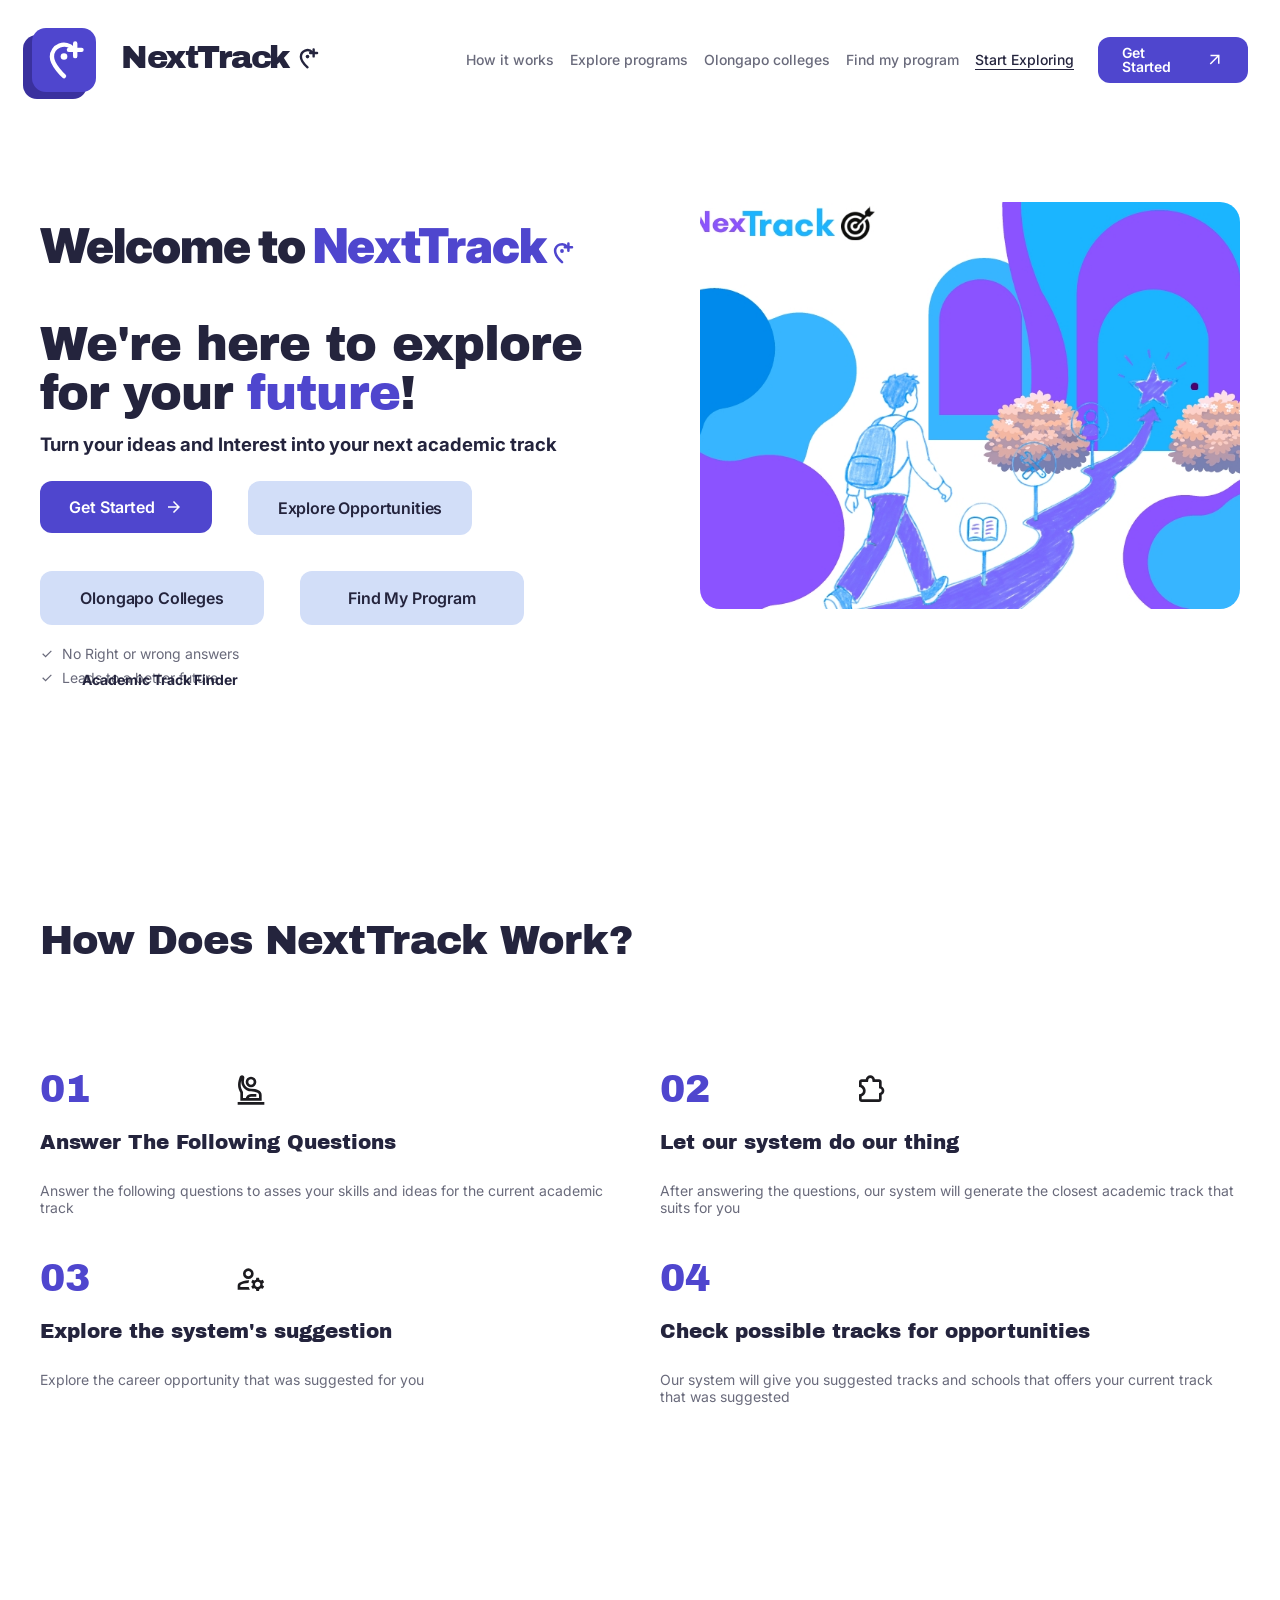
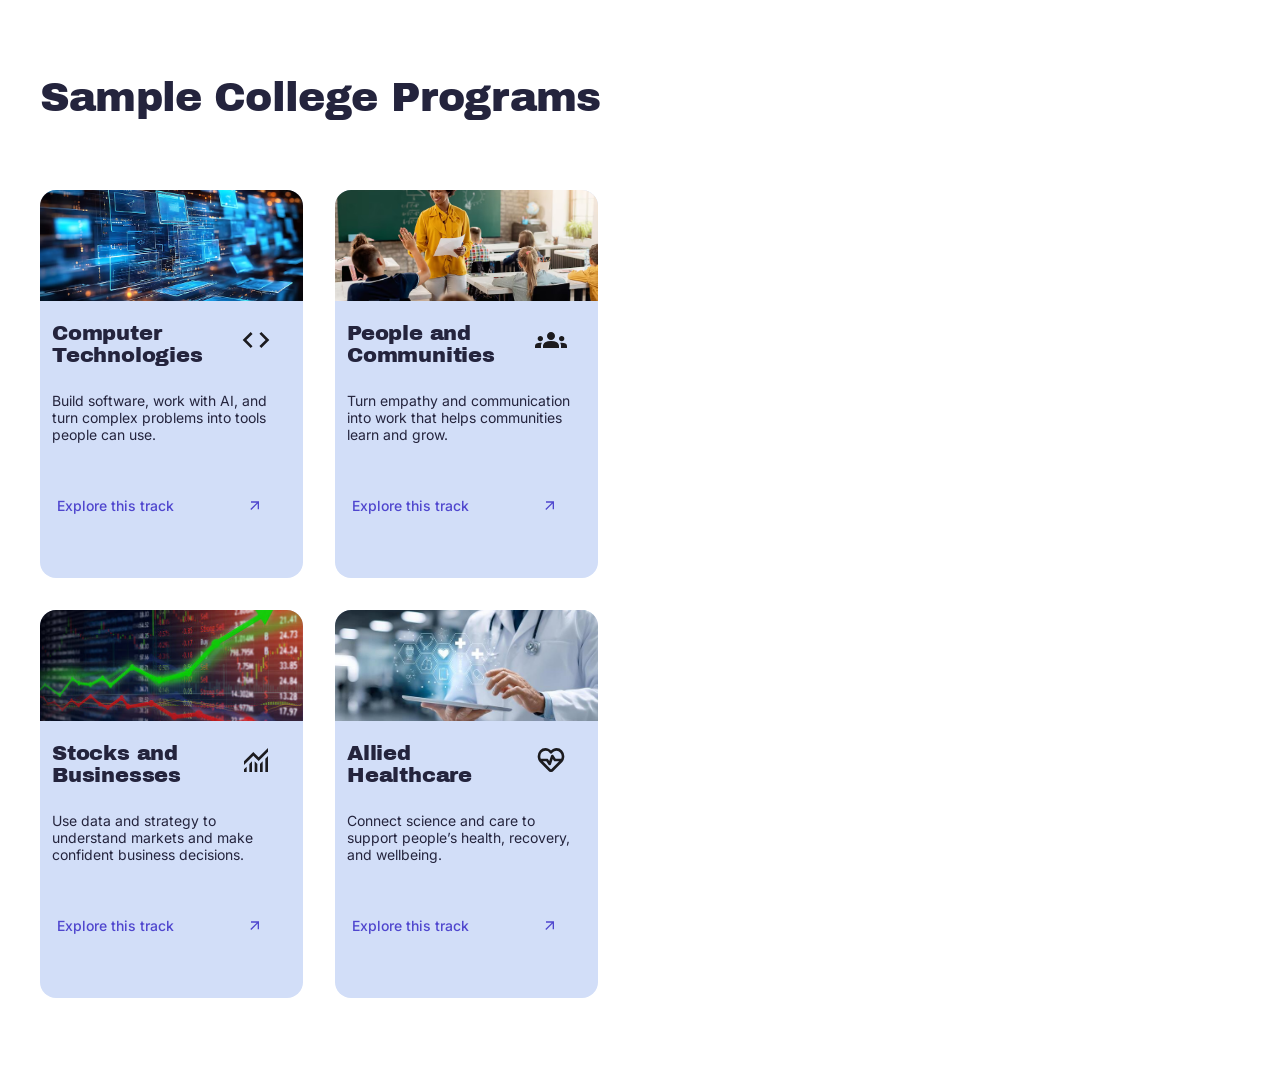
==== commit 7f7b4ca9: "Add files via upload" ====
--- a/index.html
+++ b/index.html
@@ -72,6 +72,7 @@
       <a href="#how-it-works" data-section="how-it-works">How it works</a>
       <a href="#programs" data-section="programs">Explore programs</a>
       <a href="colleges.html">Olongapo colleges</a>
+      <a href="quiz.html">Find my program</a>
       <a class="is-active" href="#welcome" data-section="welcome">Start Exploring</a>
     </nav>
 
@@ -103,6 +104,7 @@
             </a>
             <a class="btn btn-soft" href="#programs">Explore Opportunities</a>
             <a class="btn btn-soft" href="colleges.html">Olongapo Colleges</a>
+            <a class="btn btn-soft" href="quiz.html">Find My Program</a>
           </div>
 
           <ul class="hero-checks">
--- a/styles.css
+++ b/styles.css
@@ -533,12 +533,29 @@
 }
 
 /* Responsive */
-@media (max-width: 1280px) {
+@media (max-width: 1320px) {
   .site-header {
     height: auto;
-    padding: 28px 40px 0;
-  }
-
+    padding: 28px 32px 0;
+  }
+
+  .main-nav {
+    gap: 16px;
+    margin-right: 24px;
+  }
+
+  .main-nav a {
+    font-size: 14px;
+  }
+
+  .header-cta {
+    width: 150px;
+    min-height: 46px;
+    font-size: 14px;
+  }
+}
+
+@media (max-width: 1280px) {
   .section-welcome {
     min-height: 0;
     padding-bottom: 40px;
@@ -602,14 +619,20 @@
   }
 }
 
+@media (max-width: 1140px) {
+  .main-nav {
+    display: none;
+  }
+
+  .header-cta {
+    margin-left: auto;
+  }
+}
+
 @media (max-width: 900px) {
   .site-header {
     flex-wrap: wrap;
     row-gap: 20px;
-  }
-
-  .main-nav {
-    display: none;
   }
 
   .header-cta {
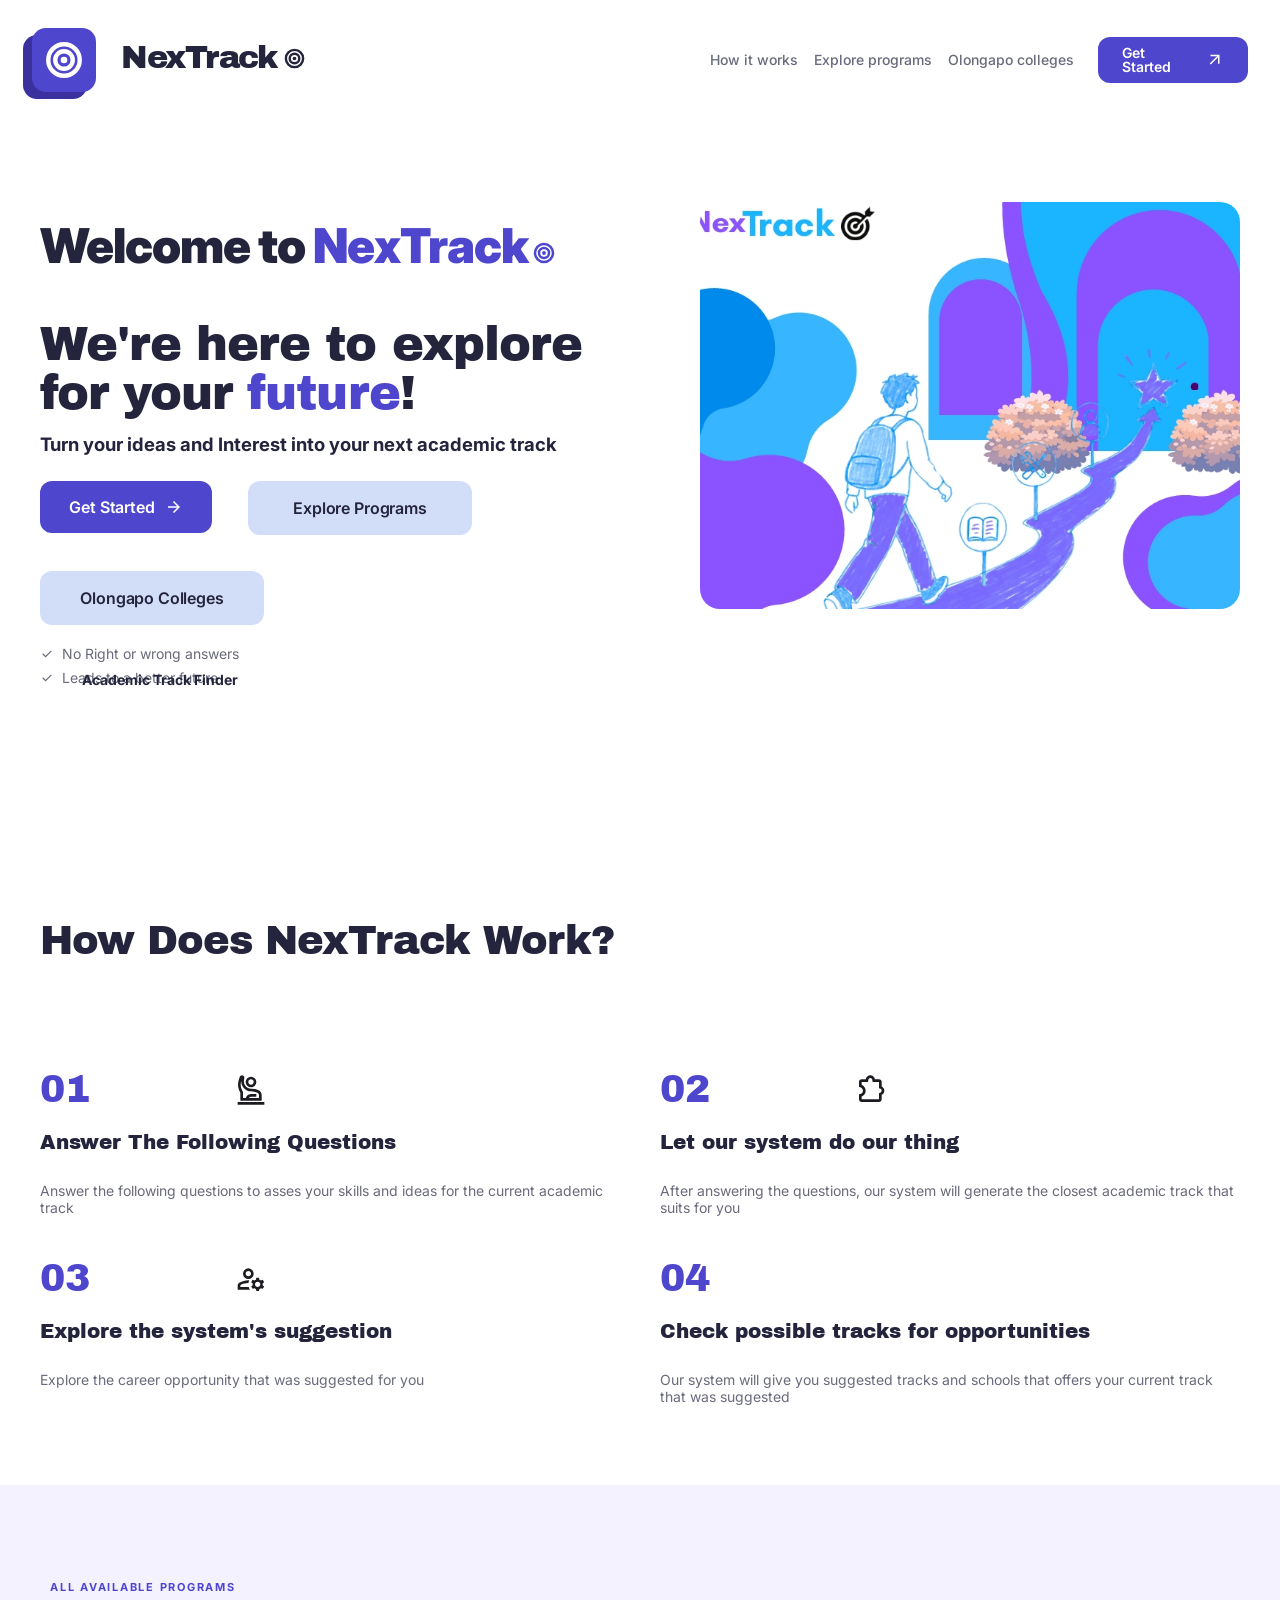
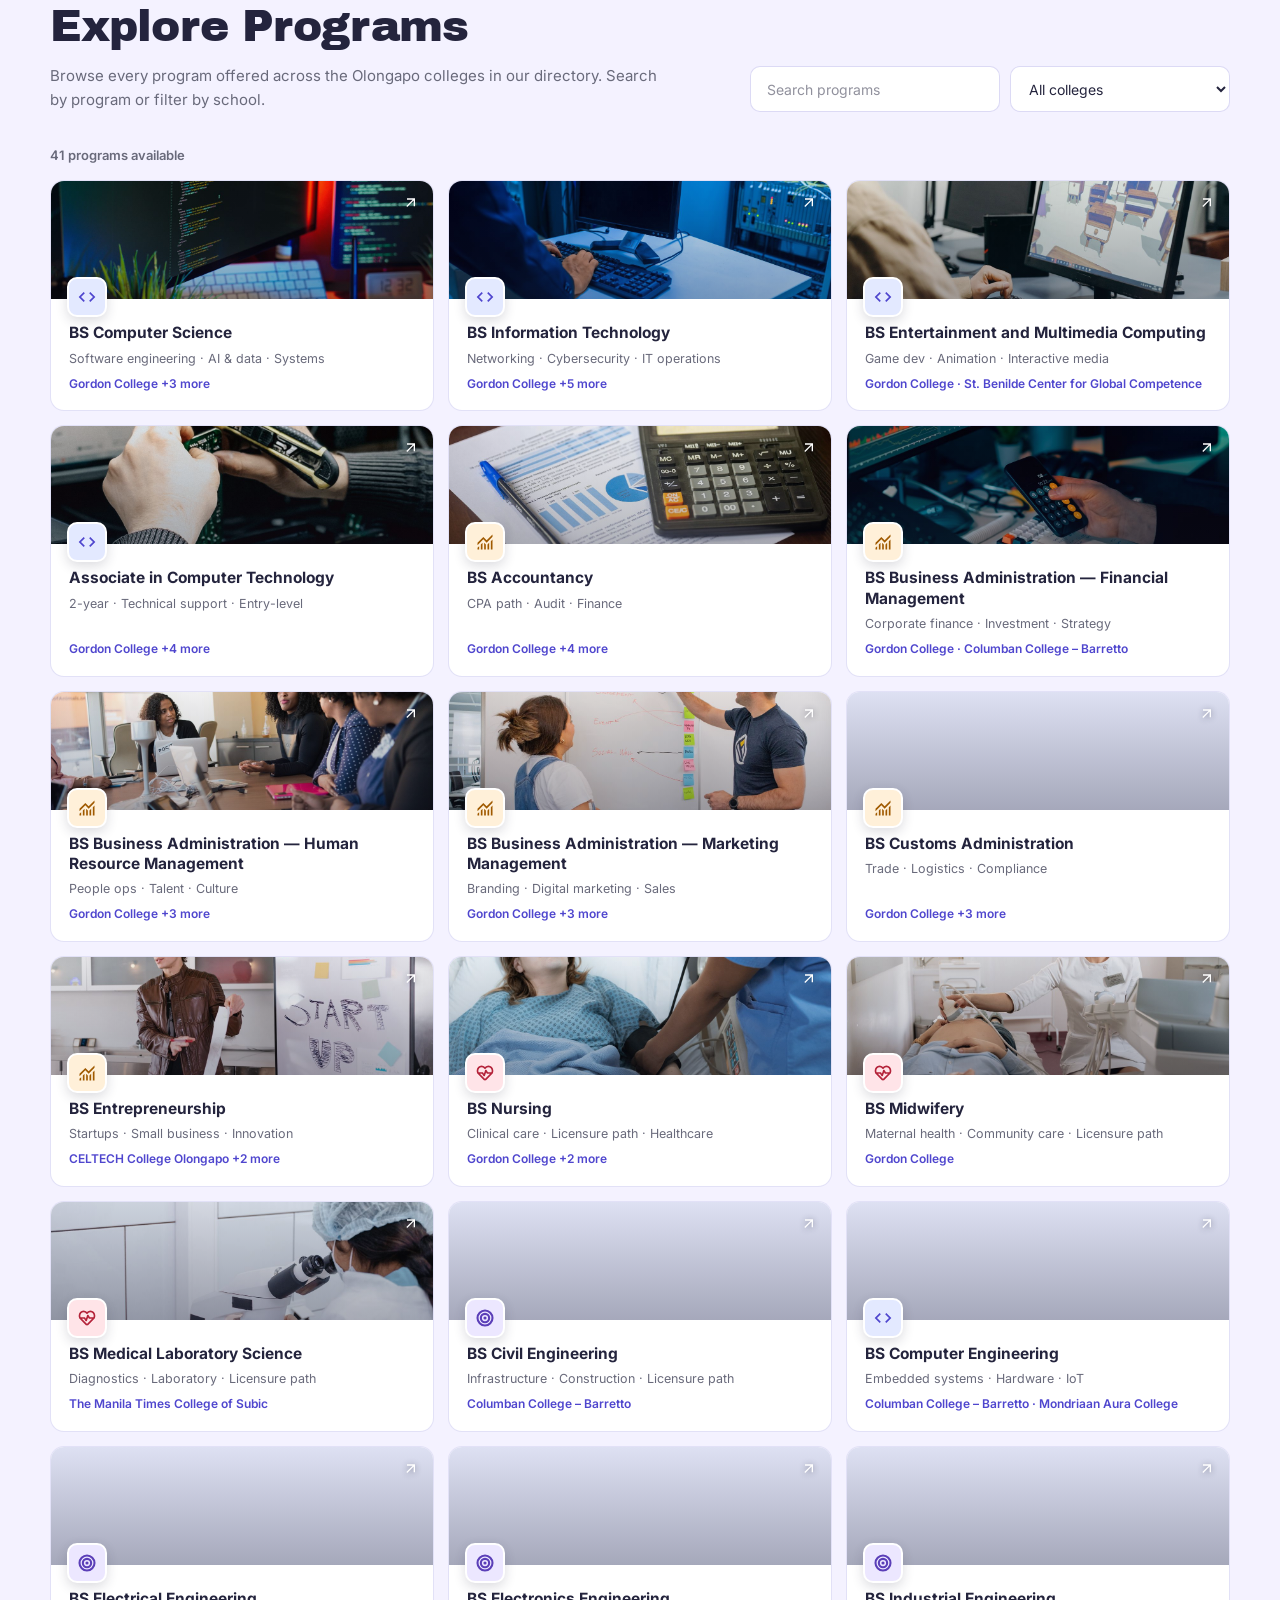
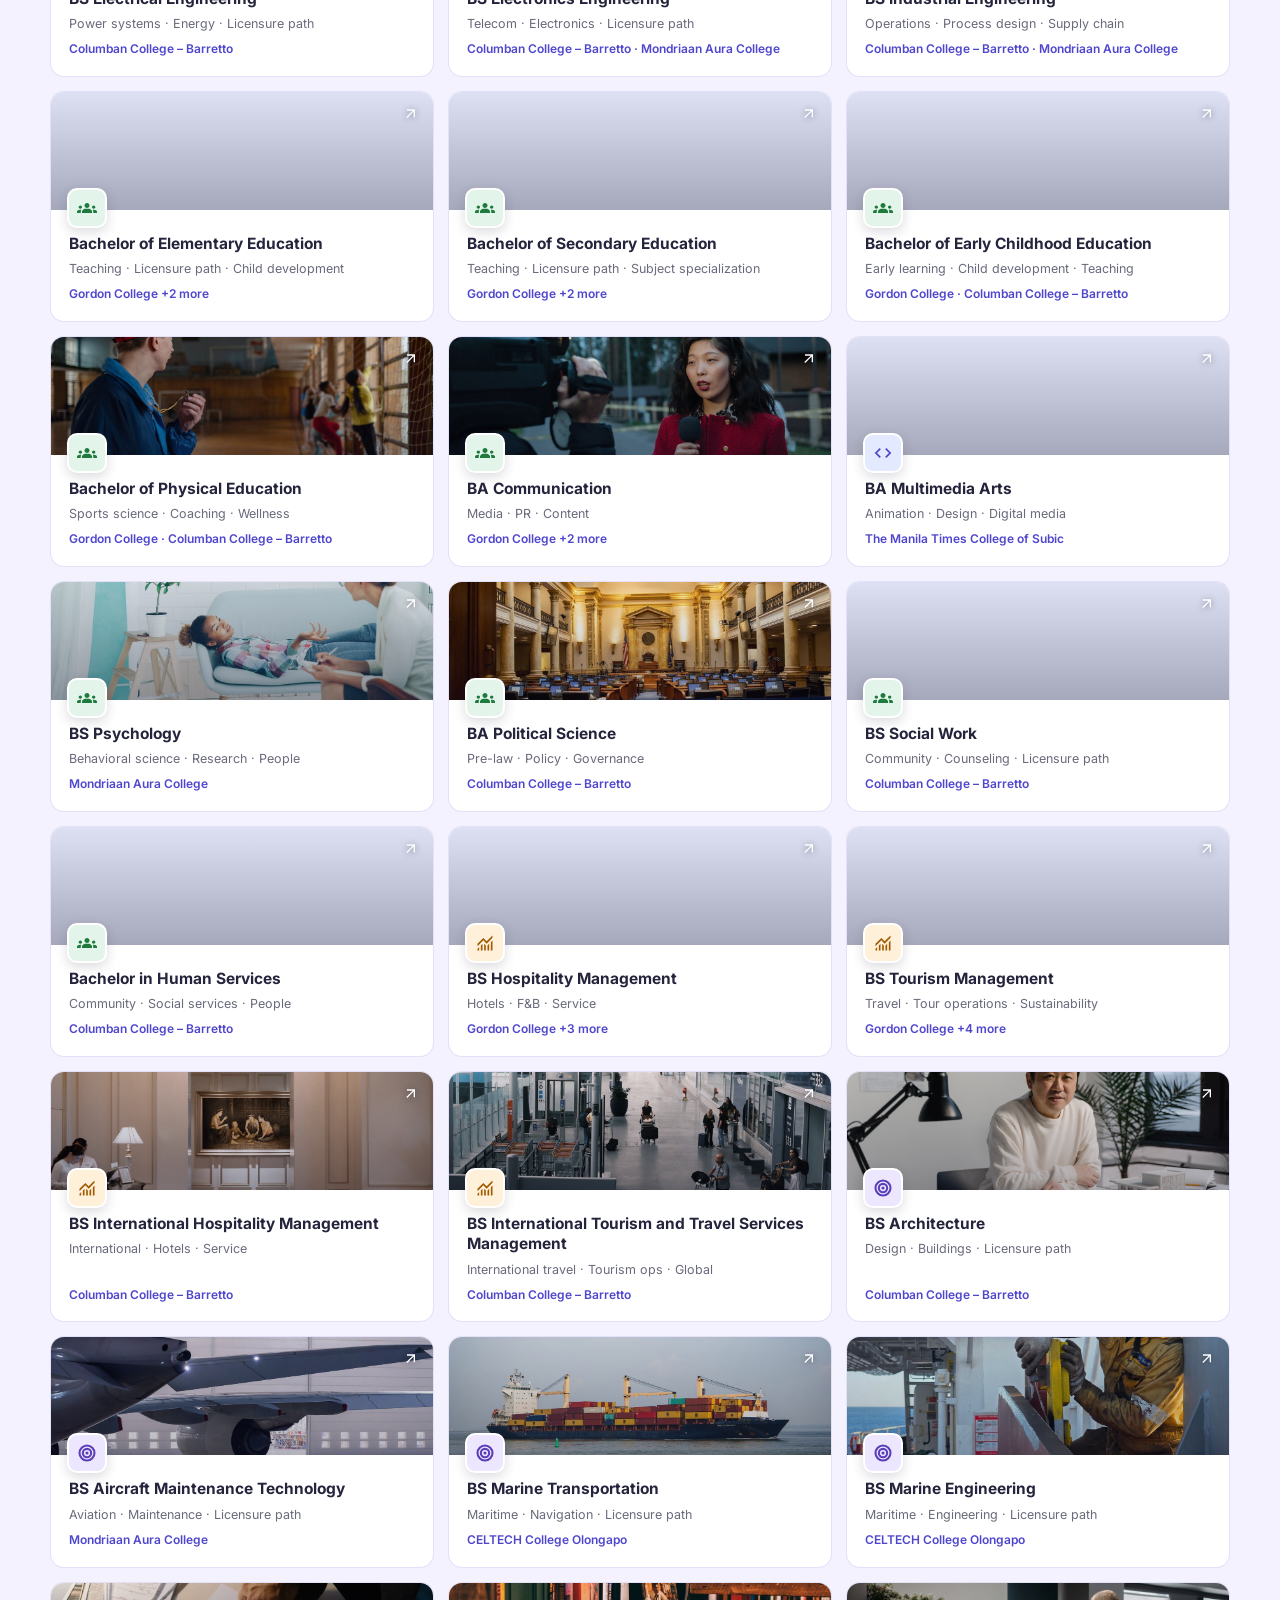
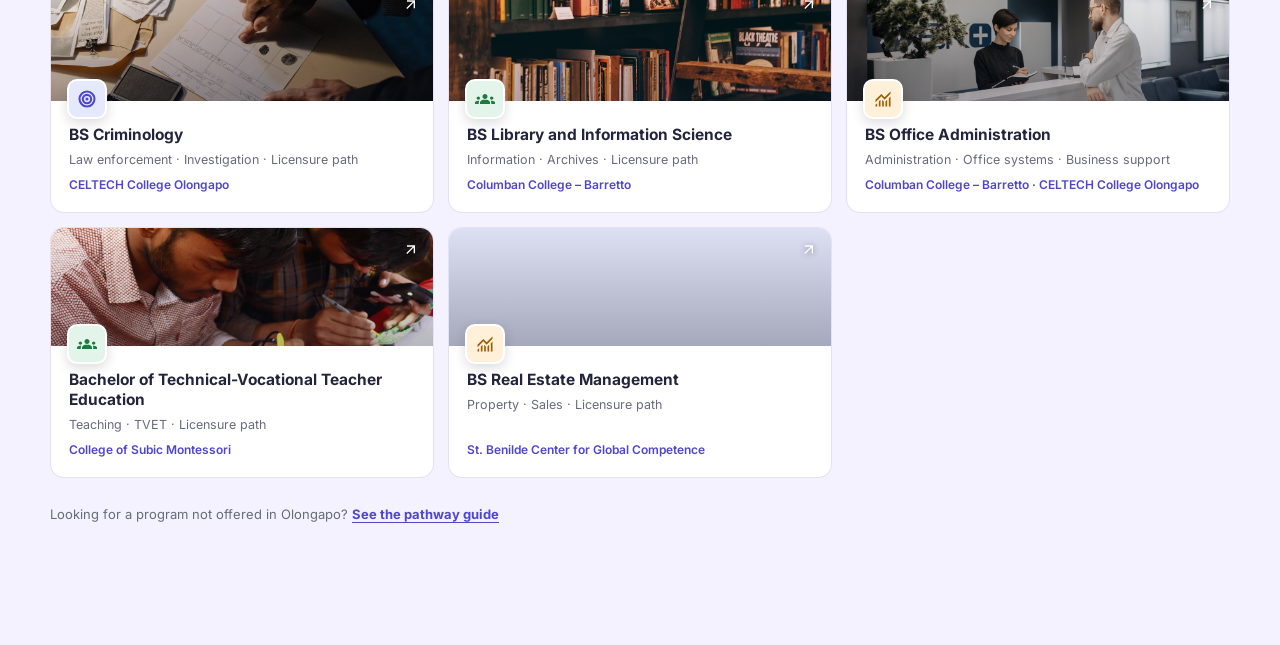
==== commit 31cde194: "Rebuild site structure and add program photos" ====
--- a/index.html
+++ b/index.html
@@ -3,24 +3,25 @@
 <head>
   <meta charset="UTF-8" />
   <meta name="viewport" content="width=device-width, initial-scale=1.0" />
-  <title>NextTrack — Find your academic track</title>
+  <title>NexTrack — Find your academic track</title>
   <meta name="description" content="Turn your ideas and interests into your next academic track." />
   <link rel="preconnect" href="https://fonts.googleapis.com" />
   <link rel="preconnect" href="https://fonts.gstatic.com" crossorigin />
   <link href="https://fonts.googleapis.com/css2?family=Archivo+Black&family=Inter:wght@400;500;600;700;900&display=swap" rel="stylesheet" />
-  <link rel="stylesheet" href="styles.css" />
+  <link rel="stylesheet" href="css/styles.css" />
+  <link rel="stylesheet" href="css/track-dialog.css" />
 </head>
 <body>
   <svg class="svg-sprite" aria-hidden="true" focusable="false">
     <symbol id="icon-logo" viewBox="0 0 24 24" fill="none">
-      <path d="M12 21.2s-6.9-6.3-6.9-11.1a6.9 6.9 0 0 1 12-4.6" stroke="currentColor" stroke-width="2" stroke-linecap="round" />
-      <circle cx="12" cy="10" r="1.6" fill="currentColor" />
-      <path d="M18.4 2.6v7.2M14.8 6.2h7.2" stroke="currentColor" stroke-width="2" stroke-linecap="round" />
+      <circle cx="12" cy="12" r="9" stroke="currentColor" stroke-width="2" />
+      <circle cx="12" cy="12" r="5" stroke="currentColor" stroke-width="2" />
+      <circle cx="12" cy="12" r="1.6" fill="currentColor" />
     </symbol>
     <symbol id="icon-logo-bold" viewBox="0 0 24 24" fill="none">
-      <path d="M12 21.2s-6.9-6.3-6.9-11.1a6.9 6.9 0 0 1 12-4.6" stroke="currentColor" stroke-width="2.5" stroke-linecap="round" />
-      <circle cx="12" cy="10" r="1.9" fill="currentColor" />
-      <path d="M18.4 2.6v7.2M14.8 6.2h7.2" stroke="currentColor" stroke-width="2.5" stroke-linecap="round" />
+      <circle cx="12" cy="12" r="9" stroke="currentColor" stroke-width="2.5" />
+      <circle cx="12" cy="12" r="5" stroke="currentColor" stroke-width="2.5" />
+      <circle cx="12" cy="12" r="1.9" fill="currentColor" />
     </symbol>
     <symbol id="icon-arrow-right" viewBox="0 -960 960 960" fill="currentColor">
       <path d="M647-440H160v-80h487L423-744l57-56 320 320-320 320-57-56 224-224Z" />
@@ -58,36 +59,34 @@
   </svg>
 
   <header class="site-header">
-    <a class="brand" href="#welcome" aria-label="NextTrack home">
+    <a class="brand" href="#welcome" aria-label="NexTrack home">
       <span class="brand-mark">
         <svg class="icon" aria-hidden="true"><use href="#icon-logo-bold" /></svg>
       </span>
       <span class="brand-lockup">
-        <span class="brand-word">NextTrack</span>
+        <span class="brand-word">NexTrack</span>
         <svg class="brand-mini icon" aria-hidden="true"><use href="#icon-logo-bold" /></svg>
       </span>
     </a>
 
     <nav class="main-nav" aria-label="Main">
       <a href="#how-it-works" data-section="how-it-works">How it works</a>
-      <a href="#programs" data-section="programs">Explore programs</a>
+      <a href="#explore-programs" data-section="explore-programs">Explore programs</a>
       <a href="colleges.html">Olongapo colleges</a>
-      <a href="quiz.html">Find my program</a>
-      <a class="is-active" href="#welcome" data-section="welcome">Start Exploring</a>
     </nav>
 
-    <a class="btn btn-primary header-cta" href="#how-it-works">
+    <a class="btn btn-primary header-cta" href="quiz.html">
       Get Started
       <svg class="icon" aria-hidden="true"><use href="#icon-arrow-up-right" /></svg>
     </a>
   </header>
 
   <main>
-    <section class="section section-welcome" id="welcome" aria-label="Welcome to NextTrack">
+    <section class="section section-welcome" id="welcome" aria-label="Welcome to NexTrack">
       <div class="hero">
         <div class="hero-copy">
           <h1 class="hero-title">
-            Welcome to <span class="text-purple">NextTrack</span><svg class="title-mark icon" aria-hidden="true"><use href="#icon-logo-bold" /></svg>
+            Welcome to <span class="text-purple">NexTrack</span><svg class="title-mark icon" aria-hidden="true"><use href="#icon-logo-bold" /></svg>
           </h1>
 
           <h2 class="hero-subtitle">
@@ -98,13 +97,12 @@
           <p class="hero-lede">Turn your ideas and Interest into your next academic track</p>
 
           <div class="hero-actions">
-            <a class="btn btn-primary" href="#how-it-works">
+            <a class="btn btn-primary" href="quiz.html">
               Get Started
               <svg class="icon" aria-hidden="true"><use href="#icon-arrow-right" /></svg>
             </a>
-            <a class="btn btn-soft" href="#programs">Explore Opportunities</a>
+            <a class="btn btn-soft" href="#explore-programs">Explore Programs</a>
             <a class="btn btn-soft" href="colleges.html">Olongapo Colleges</a>
-            <a class="btn btn-soft" href="quiz.html">Find My Program</a>
           </div>
 
           <ul class="hero-checks">
@@ -121,8 +119,8 @@
       <p class="page-footer">Academic Track Finder</p>
     </section>
 
-    <section class="section section-how" id="how-it-works" aria-label="How NextTrack works">
-      <h2 class="page-title">How Does NextTrack Work?</h2>
+    <section class="section section-how" id="how-it-works" aria-label="How NexTrack works">
+      <h2 class="page-title">How Does NexTrack Work?</h2>
 
       <div class="steps">
         <article class="step">
@@ -162,77 +160,40 @@
       </div>
     </section>
 
-    <section class="section section-programs" id="programs" aria-label="Sample college programs">
-      <h2 class="page-title">Sample College Programs</h2>
-
-      <div class="programs-grid">
-        <article class="program-card">
-          <div class="card-photo">
-            <img src="assets/Computer Technologies.png" alt="Circuit boards and digital systems" />
-          </div>
-          <div class="card-body">
-            <div class="card-title-row">
-              <h3 class="card-title">Computer Technologies</h3>
-              <svg class="card-icon icon" aria-hidden="true"><use href="#icon-code" /></svg>
-            </div>
-            <p class="card-desc">Build software, work with AI, and turn complex problems into tools people can use.</p>
-            <button class="card-link" type="button" data-track="computer" aria-haspopup="dialog" aria-controls="track-dialog">
-              Explore this track
-              <svg class="icon" aria-hidden="true"><use href="#icon-arrow-up-right" /></svg>
-            </button>
-          </div>
-        </article>
-
-        <article class="program-card">
-          <div class="card-photo">
-            <img src="assets/Teaching.png" alt="Students learning together in a classroom" />
-          </div>
-          <div class="card-body">
-            <div class="card-title-row">
-              <h3 class="card-title">People and Communities</h3>
-              <svg class="card-icon icon" aria-hidden="true"><use href="#icon-groups" /></svg>
-            </div>
-            <p class="card-desc">Turn empathy and communication into work that helps communities learn and grow.</p>
-            <button class="card-link" type="button" data-track="people" aria-haspopup="dialog" aria-controls="track-dialog">
-              Explore this track
-              <svg class="icon" aria-hidden="true"><use href="#icon-arrow-up-right" /></svg>
-            </button>
-          </div>
-        </article>
-
-        <article class="program-card">
-          <div class="card-photo">
-            <img src="assets/Stocks.jpg" alt="Financial data and market trends" />
-          </div>
-          <div class="card-body">
-            <div class="card-title-row">
-              <h3 class="card-title">Stocks and Businesses</h3>
-              <svg class="card-icon icon" aria-hidden="true"><use href="#icon-monitoring" /></svg>
-            </div>
-            <p class="card-desc">Use data and strategy to understand markets and make confident business decisions.</p>
-            <button class="card-link" type="button" data-track="business" aria-haspopup="dialog" aria-controls="track-dialog">
-              Explore this track
-              <svg class="icon" aria-hidden="true"><use href="#icon-arrow-up-right" /></svg>
-            </button>
-          </div>
-        </article>
-        
-        <article class="program-card">
-          <div class="card-photo">
-            <img src="assets/Healthcare.jpg" alt="Healthcare professional using a tablet" />
-          </div>
-          <div class="card-body">
-            <div class="card-title-row">
-              <h3 class="card-title">Allied Healthcare</h3>
-              <svg class="card-icon icon" aria-hidden="true"><use href="#icon-ecg-heart" /></svg>
-            </div>
-            <p class="card-desc">Connect science and care to support people’s health, recovery, and wellbeing.</p>
-            <button class="card-link" type="button" data-track="health" aria-haspopup="dialog" aria-controls="track-dialog">
-              Explore this track
-              <svg class="icon" aria-hidden="true"><use href="#icon-arrow-up-right" /></svg>
-            </button>
-          </div>
-        </article>
+    <section class="section section-explore" id="explore-programs" aria-labelledby="explore-programs-title">
+      <div class="explore-inner">
+        <div class="explore-head">
+          <div class="explore-heading">
+            <p class="explore-kicker">All available programs</p>
+            <h2 class="page-title" id="explore-programs-title">Explore Programs</h2>
+            <p class="explore-lede">
+              Browse every program offered across the Olongapo colleges in our directory.
+              Search by program or filter by school.
+            </p>
+          </div>
+
+          <div class="explore-controls">
+            <label class="explore-field">
+              <span class="sr-only">Search programs</span>
+              <input id="program-search" type="search" placeholder="Search programs" autocomplete="off" />
+            </label>
+            <label class="explore-field">
+              <span class="sr-only">Filter by college</span>
+              <select id="program-college-filter">
+                <option value="">All colleges</option>
+              </select>
+            </label>
+          </div>
+        </div>
+
+        <p class="explore-count" id="program-count" aria-live="polite"></p>
+        <div class="program-directory" id="program-directory"></div>
+        <p class="explore-empty" id="program-empty" hidden>No programs match your search.</p>
+
+        <p class="programs-note">
+          Looking for a program not offered in Olongapo?
+          <a href="colleges.html#beyond-olongapo">See the pathway guide</a>
+        </p>
       </div>
     </section>
   </main>
@@ -247,8 +208,8 @@
       <div class="track-layout">
         <aside class="track-clues-panel">
           <div class="track-clues-head">
-            <p class="track-kicker">A few notes from your answers</p>
-            <p class="track-index"><span id="track-index">01</span><span class="track-index-total">/ 04</span></p>
+            <p class="track-kicker" id="track-clues-kicker">A few notes from your answers</p>
+            <p class="track-index"><span id="track-index">01</span><span class="track-index-total" id="track-index-total">/ 04</span></p>
           </div>
 
           <div class="track-chips" id="track-clues"></div>
@@ -261,7 +222,7 @@
               </span>
             </div>
             <div class="track-program-body">
-              <p class="track-kicker track-kicker--small">One possible route</p>
+              <p class="track-kicker track-kicker--small" id="track-route">One possible route</p>
               <h2 class="track-program-name" id="track-program-name">BS Computer Science</h2>
               <p class="track-why-label">Why it might fit</p>
               <p class="track-why" id="track-why"></p>
@@ -280,7 +241,7 @@
           <ol class="track-reasons" id="track-reasons"></ol>
 
           <button class="track-back" type="button" data-close-track>
-            Browse all tracks
+            Browse all programs
             <svg class="icon" aria-hidden="true"><use href="#icon-arrow-right" /></svg>
           </button>
         </section>
@@ -288,6 +249,7 @@
     </div>
   </dialog>
 
-  <script src="script.js"></script>
+  <script src="js/colleges.js"></script>
+  <script src="js/script.js"></script>
 </body>
 </html>
--- a/css/styles.css
+++ b/css/styles.css
@@ -0,0 +1,1109 @@
+:root {
+  --purple: #4f46ce;
+  --purple-dark: #3d35b8;
+  --purple-shadow: #3a319e;
+  --lavender: #d2def8;
+  --grey: #d9d9d9;
+  --ink: #24243d;
+  --icon: #1c1b1f;
+  --muted: #696a7b;
+  --muted-light: #91919d;
+  --white: #ffffff;
+  --radius: 12px;
+  --paper: #f4f2ff;
+  --paper-light: #ffffff;
+  --paper-deep: #e6e9fb;
+  --line: rgba(79, 70, 206, 0.2);
+}
+
+*,
+*::before,
+*::after {
+  box-sizing: border-box;
+}
+
+html {
+  -webkit-text-size-adjust: 100%;
+  scroll-behavior: smooth;
+}
+
+body {
+  max-width: 1440px;
+  margin: 0 auto;
+  background: var(--white);
+  color: var(--ink);
+  font-family: "Inter", "Segoe UI", system-ui, -apple-system, sans-serif;
+  -webkit-font-smoothing: antialiased;
+  -moz-osx-font-smoothing: grayscale;
+}
+
+a {
+  color: inherit;
+  text-decoration: none;
+}
+
+img {
+  max-width: 100%;
+}
+
+.svg-sprite {
+  position: absolute;
+  width: 0;
+  height: 0;
+  overflow: hidden;
+}
+
+.icon {
+  display: inline-block;
+  width: 18px;
+  height: 18px;
+  flex: none;
+}
+
+.text-purple {
+  color: var(--purple);
+}
+
+/* Header */
+.site-header {
+  position: sticky;
+  top: 0;
+  z-index: 100;
+  display: flex;
+  align-items: center;
+  height: 100px;
+  padding: 36px 62px 0 70px;
+  background: var(--white);
+}
+
+.brand {
+  display: flex;
+  align-items: center;
+  gap: 25px;
+  flex: none;
+}
+
+.brand-mark {
+  position: relative;
+  display: grid;
+  place-items: center;
+  width: 64px;
+  height: 64px;
+  border-radius: 14px;
+  background: var(--purple);
+  color: var(--white);
+  box-shadow: -9px 7px 0 var(--purple-shadow);
+}
+
+.brand-mark .icon {
+  width: 42px;
+  height: 42px;
+}
+
+.brand-lockup {
+  display: flex;
+  align-items: center;
+  gap: 7px;
+  transform: translateY(-2px);
+}
+
+.brand-word {
+  font-family: "Archivo Black", "Arial Black", sans-serif;
+  font-size: 32px;
+  font-weight: 400;
+  line-height: 1;
+  letter-spacing: -0.045em;
+  color: var(--ink);
+}
+
+.brand-mini {
+  width: 23px;
+  height: 23px;
+  color: var(--ink);
+}
+
+.main-nav {
+  display: flex;
+  align-items: center;
+  gap: 27px;
+  margin-left: auto;
+  margin-right: 59px;
+}
+
+.main-nav a {
+  font-size: 15px;
+  font-weight: 500;
+  line-height: 1.2;
+  color: var(--muted);
+  white-space: nowrap;
+  transition: color 0.15s ease;
+}
+
+.main-nav a:hover {
+  color: var(--ink);
+}
+
+.main-nav a.is-active {
+  color: var(--ink);
+  text-decoration: underline;
+  text-underline-offset: 4px;
+  text-decoration-thickness: 1px;
+}
+
+.btn {
+  display: inline-flex;
+  align-items: center;
+  justify-content: center;
+  gap: 10px;
+  min-height: 52px;
+  padding: 0 24px;
+  border: 0;
+  border-radius: var(--radius);
+  font-family: inherit;
+  font-size: 16px;
+  font-weight: 600;
+  line-height: 1;
+  letter-spacing: -0.01em;
+  cursor: pointer;
+  transition: background-color 0.15s ease, transform 0.15s ease;
+}
+
+.btn .icon {
+  width: 18px;
+  height: 18px;
+}
+
+.btn-primary {
+  background: var(--purple);
+  color: var(--white);
+}
+
+.btn-primary:hover {
+  background: var(--purple-dark);
+}
+
+.btn-soft {
+  background: var(--lavender);
+  color: var(--ink);
+}
+
+.btn-soft:hover {
+  background: #c5d4f5;
+}
+
+.header-cta {
+  flex: none;
+  width: 172px;
+  min-height: 52px;
+}
+
+/* Sections */
+.section {
+  position: relative;
+  display: flow-root;
+  width: 100%;
+}
+
+.section-welcome {
+  min-height: 924px;
+}
+
+.section-how,
+.section-programs {
+  min-height: 1024px;
+}
+
+/* Welcome */
+.section-welcome .hero {
+  display: grid;
+  grid-template-columns: 638px 631px;
+  padding: 183px 102px 0 72px;
+}
+
+.hero-copy {
+  max-width: 638px;
+  padding-top: 52px;
+}
+
+.hero-title {
+  margin: 0;
+  font-family: "Inter", "Segoe UI", system-ui, sans-serif;
+  font-size: 48px;
+  font-weight: 900;
+  line-height: 1;
+  letter-spacing: -0.02em;
+  color: var(--ink);
+}
+
+.title-mark {
+  width: 24px;
+  height: 24px;
+  margin-left: 4px;
+  vertical-align: -2px;
+  color: var(--purple);
+}
+
+.hero-subtitle {
+  margin: 50px 0 0;
+  font-family: "Archivo Black", "Arial Black", sans-serif;
+  font-size: 48px;
+  font-weight: 400;
+  line-height: 49px;
+  letter-spacing: -0.02em;
+  color: var(--ink);
+}
+
+.hero-lede {
+  margin: 16px 0 0;
+  font-size: 18.5px;
+  font-weight: 700;
+  line-height: 20px;
+  color: var(--ink);
+}
+
+.hero-actions {
+  display: flex;
+  flex-wrap: wrap;
+  gap: 36px;
+  margin-top: 27px;
+}
+
+.hero-actions .btn-primary {
+  width: 172px;
+  height: 52px;
+  min-height: 0;
+  padding: 0;
+}
+
+.hero-actions .btn-soft {
+  width: 224px;
+  height: 54px;
+  min-height: 0;
+  padding: 0;
+}
+
+.hero-checks {
+  display: flex;
+  flex-direction: column;
+  gap: 6px;
+  margin: 20px 0 0;
+  padding: 0;
+  list-style: none;
+  font-size: 14px;
+  font-weight: 400;
+  line-height: 18px;
+  color: var(--muted);
+}
+
+.hero-checks li {
+  display: flex;
+  align-items: center;
+  gap: 8px;
+}
+
+.hero-checks .check {
+  width: 14px;
+  height: 14px;
+  color: var(--muted);
+}
+
+.hero-photo {
+  width: 695px;
+  height: 476px;
+  margin-top: 14px;
+  overflow: hidden;
+  border-radius: 20px;
+  background: var(--grey);
+  object-fit: cover;
+}
+
+.hero-photo img {
+  display: block;
+  width: 100%;
+  height: 100%;
+  object-fit: cover;
+}
+
+.hero-photo img[src="#"] {
+  visibility: hidden;
+}
+
+.page-footer {
+  position: absolute;
+  left: 82px;
+  bottom: 40px;
+  margin: 0;
+  font-size: 14px;
+  font-weight: 700;
+  line-height: 1;
+  color: var(--ink);
+}
+
+/* How it works */
+.page-title {
+  margin: 0;
+  font-family: "Archivo Black", "Arial Black", sans-serif;
+  font-weight: 400;
+  letter-spacing: -0.02em;
+  color: var(--ink);
+}
+
+.section-how .page-title {
+  margin: 194px 0 0 88px;
+  font-size: 40px;
+  line-height: 1;
+}
+
+.section-how .steps {
+  display: flex;
+  align-items: flex-start;
+  margin: 173px 0 0 99px;
+}
+
+.step {
+  flex: none;
+}
+
+.section-how .step:nth-child(1) {
+  width: 249px;
+  margin-right: 107px;
+}
+
+.section-how .step:nth-child(2) {
+  width: 246px;
+  margin-right: 77px;
+}
+
+.section-how .step:nth-child(3) {
+  width: 236px;
+  margin-right: 66px;
+}
+
+.section-how .step:nth-child(4) {
+  width: 251px;
+}
+
+.step-top {
+  display: flex;
+  align-items: center;
+  justify-content: flex-start;
+  gap: 145px;
+}
+
+.step-number {
+  font-family: "Archivo Black", "Arial Black", sans-serif;
+  font-size: 38px;
+  font-weight: 400;
+  line-height: 1;
+  color: var(--purple);
+}
+
+.step-icon {
+  width: 32px;
+  height: 32px;
+  color: var(--icon);
+}
+
+.step-title {
+  margin: 22px 0 0;
+  font-family: "Archivo Black", "Arial Black", sans-serif;
+  font-size: 20px;
+  font-weight: 400;
+  line-height: 22px;
+  letter-spacing: 0;
+  color: var(--ink);
+}
+
+.step-text {
+  margin: 29px 0 0;
+  font-size: 14px;
+  font-weight: 400;
+  line-height: 17px;
+  color: var(--muted);
+}
+
+/* Programs */
+.section-programs .page-title {
+  margin: 192px 0 0 95px;
+  font-size: 41px;
+  line-height: 1;
+}
+
+.section-programs .programs-grid {
+  display: grid;
+  grid-template-columns: repeat(4, 263px);
+  column-gap: 76px;
+  margin: 107px 0 0 85px;
+}
+
+.program-card {
+  overflow: hidden;
+  width: 263px;
+  border-radius: 16px;
+  background: var(--lavender);
+}
+
+.card-photo {
+  height: 111px;
+}
+
+.card-photo img {
+  display: block;
+  width: 100%;
+  height: 100%;
+  object-fit: cover;
+}
+
+.card-body {
+  height: 277px;
+  padding: 21px 12px 0;
+}
+
+.card-title-row {
+  display: flex;
+  align-items: flex-start;
+  justify-content: flex-start;
+  gap: 18px;
+}
+
+.card-title {
+  width: 170px;
+  max-width: 170px;
+  margin: 0;
+  font-family: "Archivo Black", "Arial Black", sans-serif;
+  font-size: 21px;
+  font-weight: 400;
+  line-height: 22px;
+  letter-spacing: -0.01em;
+  color: var(--ink);
+}
+
+.card-icon {
+  width: 32px;
+  height: 32px;
+  margin-top: 2px;
+  color: var(--icon);
+}
+
+.card-desc {
+  margin: 26px 0 0;
+  font-size: 14px;
+  font-weight: 400;
+  line-height: 17px;
+  color: var(--ink);
+}
+
+.card-link {
+  display: flex;
+  align-items: center;
+  justify-content: space-between;
+  width: 100%;
+  margin-top: 55px;
+  padding: 0 28px 0 5px;
+  border: 0;
+  background: transparent;
+  appearance: none;
+  font-family: inherit;
+  font-size: 14px;
+  font-weight: 500;
+  line-height: 1;
+  color: var(--purple);
+  text-align: left;
+  cursor: pointer;
+}
+
+.card-link:hover {
+  color: var(--purple-dark);
+}
+
+.card-link:focus-visible {
+  outline: 2px solid var(--purple);
+  outline-offset: 4px;
+  border-radius: 4px;
+}
+
+.card-link .icon {
+  width: 16px;
+  height: 16px;
+  transition: transform 180ms ease;
+}
+
+.card-link:hover .icon {
+  transform: translate(2px, -2px);
+}
+
+.programs-note {
+  margin: 26px 0 0;
+  font-size: 13px;
+  line-height: 1.6;
+  color: var(--muted);
+}
+
+.programs-note a {
+  font-weight: 700;
+  color: var(--purple);
+  text-decoration: underline;
+  text-underline-offset: 3px;
+}
+
+/* Explore programs */
+.section-explore {
+  padding: 96px 0 120px;
+  background: var(--paper);
+}
+
+.explore-inner {
+  max-width: 1260px;
+  margin: 0 auto;
+  padding: 0 40px;
+}
+
+.explore-head {
+  display: flex;
+  align-items: flex-end;
+  justify-content: space-between;
+  gap: 40px;
+}
+
+.explore-kicker {
+  margin: 0 0 10px;
+  font-size: 11px;
+  font-weight: 700;
+  line-height: 1.2;
+  letter-spacing: 0.16em;
+  text-transform: uppercase;
+  color: var(--purple);
+}
+
+.section-explore .page-title {
+  font-size: 44px;
+  line-height: 1;
+}
+
+.explore-lede {
+  max-width: 620px;
+  margin: 16px 0 0;
+  font-size: 15px;
+  line-height: 1.6;
+  color: var(--muted);
+}
+
+.explore-controls {
+  display: flex;
+  flex: none;
+  gap: 10px;
+}
+
+.explore-field input,
+.explore-field select {
+  height: 46px;
+  border: 1px solid var(--line);
+  border-radius: 10px;
+  background: var(--white);
+  color: var(--ink);
+  font: inherit;
+  font-size: 14px;
+}
+
+.explore-field input {
+  width: 250px;
+  padding: 0 16px;
+}
+
+.explore-field select {
+  width: 220px;
+  padding: 0 14px;
+}
+
+.explore-field input::placeholder {
+  color: var(--muted-light);
+}
+
+.explore-field input:focus,
+.explore-field select:focus {
+  outline: 2px solid var(--purple);
+  outline-offset: 2px;
+}
+
+.explore-count {
+  margin: 34px 0 0;
+  font-size: 13px;
+  font-weight: 600;
+  line-height: 1.4;
+  color: var(--muted);
+}
+
+.program-directory {
+  display: grid;
+  grid-template-columns: repeat(auto-fill, minmax(320px, 1fr));
+  gap: 14px;
+  margin-top: 16px;
+}
+
+.program-directory-card {
+  min-width: 0;
+}
+
+.program-directory-button {
+  position: relative;
+  display: flex;
+  flex-direction: column;
+  align-items: stretch;
+  width: 100%;
+  height: 100%;
+  padding: 0;
+  border: 1px solid rgba(79, 70, 206, 0.16);
+  border-radius: 14px;
+  background: var(--white);
+  color: var(--ink);
+  font: inherit;
+  text-align: left;
+  cursor: pointer;
+  overflow: hidden;
+  transition: transform 0.15s ease, border-color 0.15s ease, box-shadow 0.15s ease;
+}
+
+.program-directory-button:hover {
+  transform: translateY(-2px);
+  border-color: rgba(79, 70, 206, 0.45);
+  box-shadow: 0 10px 24px rgba(36, 36, 61, 0.08);
+}
+
+.program-directory-button:focus-visible {
+  outline: 2px solid var(--purple);
+  outline-offset: 3px;
+}
+
+.program-directory-media {
+  position: relative;
+  display: block;
+  flex: none;
+  height: 118px;
+  background: var(--paper-deep);
+}
+
+.program-directory-media::after {
+  position: absolute;
+  inset: 0;
+  background: linear-gradient(180deg, rgba(16, 18, 38, 0.04), rgba(16, 18, 38, 0.3));
+  content: "";
+  pointer-events: none;
+}
+
+.program-directory-media img {
+  width: 100%;
+  height: 100%;
+  object-fit: cover;
+}
+
+.program-directory-icon {
+  position: absolute;
+  bottom: -18px;
+  left: 16px;
+  z-index: 1;
+  display: grid;
+  place-items: center;
+  width: 40px;
+  height: 40px;
+  border: 2px solid var(--white);
+  border-radius: 10px;
+  background: var(--paper-deep);
+  box-shadow: 0 4px 12px rgba(36, 36, 61, 0.16);
+  color: var(--purple);
+}
+
+.program-directory-icon .icon {
+  width: 20px;
+  height: 20px;
+}
+
+.program-directory-copy {
+  display: flex;
+  flex: 1;
+  flex-direction: column;
+  min-width: 0;
+  gap: 6px;
+  padding: 24px 18px 18px;
+}
+
+.program-directory-name {
+  font-size: 15.5px;
+  font-weight: 700;
+  line-height: 1.3;
+}
+
+.program-directory-tags {
+  font-size: 12.5px;
+  line-height: 1.45;
+  color: var(--muted);
+}
+
+.program-directory-colleges {
+  margin-top: auto;
+  padding-top: 2px;
+  font-size: 12px;
+  font-weight: 600;
+  line-height: 1.4;
+  color: var(--purple);
+}
+
+.program-directory-arrow {
+  position: absolute;
+  top: 14px;
+  right: 14px;
+  z-index: 1;
+  width: 16px;
+  height: 16px;
+  color: var(--white);
+  filter: drop-shadow(0 1px 3px rgba(16, 18, 38, 0.45));
+}
+
+.program-directory-button:hover .program-directory-arrow {
+  color: var(--white);
+}
+
+.program-directory-card[data-category="computing"] .program-directory-icon {
+  background: #e3e9ff;
+  color: #4f46ce;
+}
+
+.program-directory-card[data-category="business"] .program-directory-icon {
+  background: #fff0d9;
+  color: #a05a00;
+}
+
+.program-directory-card[data-category="health"] .program-directory-icon {
+  background: #ffe4e8;
+  color: #b4233a;
+}
+
+.program-directory-card[data-category="people"] .program-directory-icon {
+  background: #e3f5ea;
+  color: #1f7a3d;
+}
+
+.program-directory-card[data-category="technical"] .program-directory-icon {
+  background: #ece7ff;
+  color: #5b3fb8;
+}
+
+.explore-empty {
+  margin: 28px 0 0;
+  font-size: 14px;
+  line-height: 1.5;
+  color: var(--muted);
+}
+
+.sr-only {
+  position: absolute;
+  width: 1px;
+  height: 1px;
+  padding: 0;
+  margin: -1px;
+  overflow: hidden;
+  clip: rect(0, 0, 0, 0);
+  white-space: nowrap;
+  border: 0;
+}
+
+/* Responsive */
+@media (max-width: 1320px) {
+  .site-header {
+    height: auto;
+    padding: 28px 32px 0;
+  }
+
+  .main-nav {
+    gap: 16px;
+    margin-right: 24px;
+  }
+
+  .main-nav a {
+    font-size: 14px;
+  }
+
+  .header-cta {
+    width: 150px;
+    min-height: 46px;
+    font-size: 14px;
+  }
+}
+
+@media (max-width: 1280px) {
+  .section-welcome {
+    min-height: 0;
+    padding-bottom: 40px;
+  }
+
+  .section-how,
+  .section-programs {
+    min-height: 0;
+    padding-bottom: 80px;
+  }
+
+  .section-welcome .hero {
+    grid-template-columns: minmax(0, 1fr) minmax(360px, 45%);
+    gap: 48px;
+    padding: 110px 40px 0;
+  }
+
+  .hero-copy {
+    padding-top: 20px;
+  }
+
+  .hero-photo {
+    width: 100%;
+    height: auto;
+    margin-top: 0;
+    aspect-ratio: 631 / 476;
+  }
+
+  .section-how .page-title,
+  .section-programs .page-title {
+    margin-left: 40px;
+  }
+
+  .section-how .steps {
+    flex-wrap: wrap;
+    gap: 44px 40px;
+    margin: 110px 40px 0;
+  }
+
+  .section-how .step:nth-child(1),
+  .section-how .step:nth-child(2),
+  .section-how .step:nth-child(3),
+  .section-how .step:nth-child(4) {
+    width: calc(50% - 20px);
+    margin-right: 0;
+  }
+
+  .section-programs .programs-grid {
+    grid-template-columns: repeat(2, minmax(0, 263px));
+    gap: 32px;
+    margin: 72px 40px 0;
+  }
+
+  .program-card {
+    width: 100%;
+  }
+
+  .card-body {
+    height: auto;
+    min-height: 277px;
+  }
+}
+
+@media (max-width: 1140px) {
+  .main-nav {
+    display: none;
+  }
+
+  .header-cta {
+    margin-left: auto;
+  }
+}
+
+@media (max-width: 900px) {
+  .site-header {
+    flex-wrap: wrap;
+    row-gap: 20px;
+  }
+
+  .header-cta {
+    margin-left: auto;
+  }
+
+  .section-welcome .hero {
+    grid-template-columns: 1fr;
+    gap: 44px;
+    padding: 64px 28px 0;
+  }
+
+  .hero-copy {
+    padding-top: 0;
+  }
+
+  .hero-photo {
+    order: 2;
+  }
+
+  .hero-title,
+  .hero-subtitle {
+    font-size: clamp(34px, 7vw, 48px);
+    line-height: 1.02;
+  }
+
+  .hero-subtitle {
+    margin-top: 32px;
+  }
+
+  .page-footer {
+    position: static;
+    margin: 64px 28px 0;
+    padding-bottom: 28px;
+  }
+
+  .section-how .page-title,
+  .section-programs .page-title {
+    margin: 120px 28px 0;
+    font-size: clamp(32px, 6vw, 40px);
+  }
+
+  .section-how .steps {
+    gap: 40px;
+    margin: 56px 28px 0;
+  }
+
+  .section-how .step:nth-child(1),
+  .section-how .step:nth-child(2),
+  .section-how .step:nth-child(3),
+  .section-how .step:nth-child(4) {
+    width: 100%;
+  }
+
+  .section-programs .programs-grid {
+    grid-template-columns: minmax(0, 263px);
+    margin: 48px 28px 0;
+  }
+}
+
+@media (max-width: 620px) {
+  .site-header {
+    padding: 20px 20px 0;
+  }
+
+  .brand {
+    gap: 14px;
+  }
+
+  .brand-mark {
+    width: 48px;
+    height: 48px;
+    border-radius: 11px;
+  }
+
+  .brand-mark .icon {
+    width: 34px;
+    height: 34px;
+  }
+
+  .brand-word {
+    font-size: 24px;
+  }
+
+  .brand-mini {
+    width: 18px;
+    height: 18px;
+  }
+
+  .header-cta {
+    width: auto;
+    min-height: 44px;
+    padding: 0 16px;
+    font-size: 14px;
+  }
+
+  .section-welcome .hero {
+    padding: 48px 20px 0;
+  }
+
+  .hero-title,
+  .hero-subtitle {
+    font-size: clamp(30px, 10vw, 40px);
+  }
+
+  .hero-actions {
+    gap: 12px;
+  }
+
+  .hero-actions .btn {
+    width: 100%;
+  }
+
+  .page-footer {
+    margin-left: 20px;
+    margin-right: 20px;
+  }
+
+  .section-how .page-title,
+  .section-programs .page-title {
+    margin-left: 20px;
+    margin-right: 20px;
+    font-size: clamp(28px, 9vw, 36px);
+  }
+
+  .section-how .steps {
+    margin-left: 20px;
+    margin-right: 20px;
+  }
+
+  .section-programs .programs-grid {
+    margin-left: 20px;
+    margin-right: 20px;
+  }
+
+  .card-body {
+    min-height: 0;
+    height: auto;
+    padding-bottom: 24px;
+  }
+
+  .card-link {
+    margin-top: 40px;
+  }
+}
+
+@media (max-width: 1100px) {
+  .explore-head {
+    align-items: flex-start;
+    flex-direction: column;
+  }
+
+  .explore-controls {
+    width: 100%;
+  }
+
+  .explore-field {
+    flex: 1;
+  }
+
+  .explore-field input,
+  .explore-field select {
+    width: 100%;
+  }
+}
+
+@media (max-width: 700px) {
+  .section-explore {
+    padding: 72px 0 88px;
+  }
+
+  .explore-inner {
+    padding: 0 20px;
+  }
+
+  .section-explore .page-title {
+    font-size: clamp(32px, 9vw, 40px);
+  }
+
+  .explore-controls {
+    flex-direction: column;
+  }
+
+  .program-directory {
+    grid-template-columns: 1fr;
+  }
+}
+
+@media (prefers-reduced-motion: reduce) {
+  html {
+    scroll-behavior: auto;
+  }
+
+  *,
+  *::before,
+  *::after {
+    transition-duration: 0.001ms !important;
+    animation-duration: 0.001ms !important;
+  }
+}
--- a/css/track-dialog.css
+++ b/css/track-dialog.css
@@ -0,0 +1,681 @@
+/* Track detail — field notes */
+body.has-dialog {
+  overflow: hidden;
+}
+
+.track-dialog {
+  width: min(1120px, calc(100vw - 48px));
+  max-width: 1120px;
+  max-height: calc(100vh - 48px);
+  padding: 0;
+  border: 1px solid rgba(79, 70, 206, 0.28);
+  border-radius: 3px;
+  background: var(--paper-light);
+  color: var(--ink);
+  box-shadow: 14px 14px 0 rgba(79, 70, 206, 0.16), 0 32px 90px rgba(36, 36, 61, 0.18);
+  overflow: hidden;
+}
+
+.track-dialog::backdrop {
+  background: rgba(36, 36, 61, 0.62);
+  backdrop-filter: none;
+}
+
+.track-dialog[open] {
+  animation: track-in 260ms cubic-bezier(0.2, 0.8, 0.2, 1) both;
+}
+
+@keyframes track-in {
+  from {
+    opacity: 0;
+    transform: translateY(14px) rotate(-0.25deg);
+  }
+
+  to {
+    opacity: 1;
+    transform: translateY(0) rotate(0);
+  }
+}
+
+.track-shell {
+  max-height: calc(100vh - 48px);
+  overflow-y: auto;
+  overscroll-behavior: contain;
+}
+
+.track-layout {
+  display: grid;
+  grid-template-columns: minmax(0, 0.84fr) minmax(0, 1.16fr);
+  min-height: 640px;
+}
+
+.track-close {
+  position: absolute;
+  top: 18px;
+  right: 18px;
+  z-index: 3;
+  display: inline-flex;
+  align-items: center;
+  justify-content: center;
+  gap: 6px;
+  width: auto;
+  height: auto;
+  padding: 8px 10px;
+  border: 1px solid rgba(79, 70, 206, 0.35);
+  border-radius: 0;
+  background: var(--paper-light);
+  color: var(--purple);
+  box-shadow: 3px 3px 0 rgba(79, 70, 206, 0.16);
+  backdrop-filter: none;
+  font-family: "Inter", "Segoe UI", system-ui, sans-serif;
+  font-size: 9px;
+  font-weight: 700;
+  line-height: 1;
+  letter-spacing: 0.14em;
+  text-transform: uppercase;
+  cursor: pointer;
+}
+
+.track-close:hover {
+  background: var(--purple);
+  color: var(--paper-light);
+}
+
+.track-close:focus-visible {
+  outline: 2px solid var(--purple);
+  outline-offset: 3px;
+}
+
+.track-close .icon {
+  width: 13px;
+  height: 13px;
+}
+
+.track-clues-panel {
+  position: relative;
+  display: flex;
+  flex-direction: column;
+  padding: 40px 34px 30px;
+  background-color: var(--paper-deep);
+  background-image: radial-gradient(rgba(79, 70, 206, 0.12) 0.55px, transparent 0.55px);
+  background-size: 4px 4px;
+}
+
+.track-clues-head {
+  display: flex;
+  flex-direction: column;
+  align-items: flex-start;
+  gap: 7px;
+}
+
+.track-kicker {
+  margin: 0;
+  font-family: "Inter", "Segoe UI", system-ui, sans-serif;
+  font-size: 10.5px;
+  font-weight: 700;
+  line-height: 1.4;
+  letter-spacing: 0.16em;
+  text-transform: uppercase;
+  color: var(--purple);
+}
+
+.track-index {
+  margin: 0;
+  font-family: "Archivo Black", "Arial Black", sans-serif;
+  font-size: 18px;
+  font-weight: 400;
+  line-height: 1.1;
+  letter-spacing: -0.02em;
+  color: var(--purple);
+}
+
+.track-index-total {
+  margin-left: 4px;
+  font-family: "Inter", "Segoe UI", system-ui, sans-serif;
+  font-size: 10px;
+  font-weight: 700;
+  letter-spacing: 0.08em;
+  color: var(--muted);
+}
+
+.track-chips {
+  display: flex;
+  flex-wrap: wrap;
+  gap: 4px 16px;
+  margin-top: 22px;
+}
+
+.track-chip {
+  display: inline;
+  padding: 0 2px 1px;
+  border: 0;
+  border-radius: 0;
+  background: linear-gradient(transparent 56%, rgba(255, 255, 255, 0.75) 56%);
+  color: var(--ink);
+  font-family: "Inter", "Segoe UI", system-ui, sans-serif;
+  font-size: 14px;
+  font-style: normal;
+  font-weight: 600;
+  line-height: 1.4;
+  box-shadow: none;
+}
+
+.track-program-card {
+  position: relative;
+  margin-top: 28px;
+  border: 1px solid rgba(79, 70, 206, 0.22);
+  border-radius: 2px;
+  background: var(--paper-light);
+  box-shadow: 7px 7px 0 rgba(79, 70, 206, 0.12);
+  transform: rotate(-0.7deg);
+  overflow: hidden;
+}
+
+.track-program-card::before {
+  content: "";
+  position: absolute;
+  top: 8px;
+  left: 50%;
+  z-index: 2;
+  width: 70px;
+  height: 18px;
+  background: rgba(255, 255, 255, 0.72);
+  transform: translateX(-50%) rotate(-3deg);
+}
+
+.track-program-media {
+  position: relative;
+  height: 160px;
+  background: var(--paper-deep);
+}
+
+.track-program-media.is-icon-only {
+  background: linear-gradient(135deg, var(--lavender) 0%, var(--paper) 55%, var(--paper-deep) 100%);
+}
+
+.track-program-media img {
+  display: block;
+  width: 100%;
+  height: 100%;
+  object-fit: cover;
+}
+
+.track-program-media::after {
+  content: "";
+  position: absolute;
+  inset: 0;
+  background: linear-gradient(180deg, rgba(36, 36, 61, 0) 55%, rgba(36, 36, 61, 0.25));
+  pointer-events: none;
+}
+
+.track-program-icon {
+  position: absolute;
+  left: 20px;
+  bottom: -22px;
+  z-index: 1;
+  display: grid;
+  place-items: center;
+  width: 50px;
+  height: 50px;
+  border: 1px solid rgba(79, 70, 206, 0.35);
+  border-radius: 2px;
+  background: var(--purple);
+  color: var(--white);
+  box-shadow: 4px 4px 0 rgba(79, 70, 206, 0.2);
+  transform: rotate(3deg);
+}
+
+.track-program-icon .icon {
+  width: 25px;
+  height: 25px;
+}
+
+.track-program-body {
+  padding: 36px 24px 24px;
+  background: var(--paper-light);
+}
+
+.track-kicker--small {
+  color: var(--purple);
+  font-size: 9.5px;
+  letter-spacing: 0.16em;
+}
+
+.track-program-name {
+  margin: 7px 0 0;
+  font-family: "Archivo Black", "Arial Black", sans-serif;
+  font-size: 28px;
+  font-weight: 400;
+  line-height: 1.08;
+  letter-spacing: -0.01em;
+  color: var(--ink);
+}
+
+.track-why-label {
+  margin: 22px 0 0;
+  font-size: 9.5px;
+  font-weight: 700;
+  letter-spacing: 0.16em;
+  text-transform: uppercase;
+  color: var(--purple);
+}
+
+.track-why {
+  margin: 8px 0 0;
+  font-size: 14.5px;
+  line-height: 1.6;
+  color: var(--muted);
+}
+
+.track-tags {
+  display: flex;
+  flex-wrap: wrap;
+  gap: 8px 14px;
+  margin-top: 18px;
+}
+
+.track-tag {
+  padding: 0 0 2px;
+  border: 0;
+  border-bottom: 1px solid rgba(79, 70, 206, 0.35);
+  border-radius: 0;
+  background: none;
+  color: var(--purple);
+  font-size: 10px;
+  font-weight: 700;
+  line-height: 1.4;
+  letter-spacing: 0.08em;
+  text-transform: uppercase;
+}
+
+.track-note {
+  position: relative;
+  align-self: flex-start;
+  max-width: 92%;
+  margin: 28px 0 0 4px;
+  padding: 14px 14px 16px;
+  border: 1px solid rgba(79, 70, 206, 0.25);
+  border-radius: 1px;
+  background: var(--paper-light);
+  color: var(--ink);
+  box-shadow: 4px 5px 0 rgba(79, 70, 206, 0.1);
+  transform: rotate(-1.2deg);
+  font-family: "Inter", "Segoe UI", system-ui, sans-serif;
+  font-size: 12px;
+  font-weight: 500;
+  line-height: 1.5;
+}
+
+.track-note::before {
+  content: "";
+  position: absolute;
+  top: -8px;
+  left: 50%;
+  width: 46px;
+  height: 14px;
+  border-left: 1px dashed rgba(79, 70, 206, 0.18);
+  border-right: 1px dashed rgba(79, 70, 206, 0.18);
+  background: rgba(210, 222, 248, 0.85);
+  transform: translateX(-50%) rotate(2deg);
+}
+
+.track-explainer {
+  display: flex;
+  flex-direction: column;
+  justify-content: flex-start;
+  padding: 52px 54px 38px;
+  background: var(--paper-light);
+  border-left: 1px dashed rgba(79, 70, 206, 0.2);
+}
+
+.track-heading {
+  max-width: 540px;
+  margin: 12px 0 20px;
+  font-family: "Archivo Black", "Arial Black", sans-serif;
+  font-size: 40px;
+  font-weight: 400;
+  line-height: 1.02;
+  letter-spacing: -0.02em;
+  color: var(--ink);
+}
+
+.track-heading em {
+  font-style: normal;
+  font-weight: 400;
+  color: var(--purple);
+}
+
+.track-intro {
+  max-width: 520px;
+  margin: 0;
+  font-size: 15.5px;
+  line-height: 1.7;
+  color: var(--muted);
+}
+
+.track-list-label {
+  display: flex;
+  align-items: center;
+  gap: 12px;
+  margin: 30px 0 0;
+  font-size: 10px;
+  font-weight: 700;
+  line-height: 1.4;
+  letter-spacing: 0.15em;
+  text-transform: uppercase;
+  color: var(--muted);
+}
+
+.track-list-label::after {
+  content: "";
+  flex: 1;
+  height: 1px;
+  background: rgba(79, 70, 206, 0.2);
+}
+
+.track-reasons {
+  display: grid;
+  gap: 0;
+  max-width: 540px;
+  margin: 8px 0 0;
+  padding: 0;
+  list-style: none;
+}
+
+.track-reason {
+  display: grid;
+  grid-template-columns: 46px minmax(0, 1fr);
+  gap: 16px;
+  align-items: start;
+  padding: 17px 0;
+}
+
+.track-reason + .track-reason {
+  border-top: 1px dashed rgba(79, 70, 206, 0.2);
+}
+
+.track-reason-number {
+  font-family: "Archivo Black", "Arial Black", sans-serif;
+  font-size: 22px;
+  font-style: normal;
+  font-weight: 400;
+  line-height: 1;
+  letter-spacing: -0.04em;
+  color: var(--purple);
+}
+
+.track-reason h3 {
+  margin: 0 0 4px;
+  font-family: "Inter", "Segoe UI", system-ui, sans-serif;
+  font-size: 14.5px;
+  font-weight: 700;
+  line-height: 1.3;
+  color: var(--ink);
+}
+
+.track-reason p {
+  margin: 0;
+  font-size: 13.5px;
+  line-height: 1.6;
+  color: var(--muted);
+}
+
+.track-back {
+  display: flex;
+  align-items: center;
+  justify-content: space-between;
+  align-self: stretch;
+  width: 100%;
+  margin-top: auto;
+  padding: 20px 0 0;
+  border: 0;
+  border-top: 1px solid rgba(79, 70, 206, 0.22);
+  background: none;
+  appearance: none;
+  color: var(--ink);
+  font-family: "Inter", "Segoe UI", system-ui, sans-serif;
+  font-size: 10.5px;
+  font-weight: 700;
+  line-height: 1;
+  letter-spacing: 0.14em;
+  text-transform: uppercase;
+  cursor: pointer;
+}
+
+.track-back:hover {
+  color: var(--purple);
+}
+
+.track-back .icon {
+  width: 16px;
+  height: 16px;
+  transition: transform 180ms ease;
+}
+
+.track-back:hover .icon {
+  transform: translateX(3px);
+}
+
+.track-back:focus-visible {
+  outline: 2px solid var(--purple);
+  outline-offset: 4px;
+}
+
+@media (min-width: 801px) and (max-width: 1000px) {
+  .track-dialog {
+    width: calc(100vw - 40px);
+  }
+
+  .track-shell {
+    max-height: calc(100vh - 40px);
+  }
+
+  .track-layout {
+    grid-template-columns: minmax(0, 0.9fr) minmax(0, 1.1fr);
+  }
+
+  .track-clues-panel {
+    padding: 34px 26px 26px;
+  }
+
+  .track-explainer {
+    padding: 40px 34px 30px;
+  }
+
+  .track-heading {
+    font-size: 34px;
+  }
+
+  .track-program-name {
+    font-size: 25px;
+  }
+
+  .track-program-media {
+    height: 150px;
+  }
+
+  .track-program-body {
+    padding: 34px 20px 22px;
+  }
+
+  .track-chip {
+    font-size: 13.5px;
+  }
+
+  .track-intro {
+    font-size: 14.5px;
+  }
+
+  .track-reason {
+    grid-template-columns: 40px minmax(0, 1fr);
+    gap: 12px;
+  }
+
+  .track-reason-number {
+    font-size: 20px;
+  }
+
+  .track-close {
+    top: 14px;
+    right: 14px;
+  }
+}
+
+@media (max-width: 800px) {
+  .track-dialog {
+    width: calc(100vw - 28px);
+    max-height: calc(100vh - 28px);
+    border-radius: 2px;
+    box-shadow: 8px 8px 0 rgba(79, 70, 206, 0.14);
+  }
+
+  .track-shell {
+    max-height: calc(100vh - 28px);
+  }
+
+  .track-layout {
+    grid-template-columns: 1fr;
+    min-height: 0;
+  }
+
+  .track-clues-panel {
+    padding: 30px 22px 24px;
+  }
+
+  .track-explainer {
+    padding: 34px 26px 28px;
+    border-top: 1px dashed rgba(79, 70, 206, 0.2);
+    border-left: 0;
+  }
+
+  .track-heading {
+    font-size: 36px;
+  }
+
+  .track-program-media {
+    height: 180px;
+  }
+
+  .track-program-name {
+    font-size: 27px;
+  }
+
+  .track-back {
+    margin-top: 32px;
+  }
+
+  .track-close {
+    top: 14px;
+    right: 14px;
+  }
+
+  .track-note {
+    max-width: 100%;
+  }
+}
+
+@media (max-width: 620px) {
+  .track-dialog {
+    width: calc(100vw - 16px);
+    max-height: calc(100vh - 16px);
+    box-shadow: 5px 5px 0 rgba(79, 70, 206, 0.12);
+  }
+
+  .track-shell {
+    max-height: calc(100vh - 16px);
+  }
+
+  .track-clues-panel {
+    padding: 26px 18px 22px;
+  }
+
+  .track-explainer {
+    padding: 30px 20px 24px;
+  }
+
+  .track-close {
+    top: 12px;
+    right: 12px;
+    width: 32px;
+    height: 32px;
+    padding: 8px;
+  }
+
+  .track-close span {
+    display: none;
+  }
+
+  .track-close .icon {
+    width: 14px;
+    height: 14px;
+  }
+
+  .track-kicker {
+    font-size: 9.5px;
+    letter-spacing: 0.13em;
+  }
+
+  .track-index {
+    font-size: 16px;
+  }
+
+  .track-chip {
+    font-size: 13.5px;
+  }
+
+  .track-program-card {
+    transform: rotate(-0.4deg);
+  }
+
+  .track-program-media {
+    height: 150px;
+  }
+
+  .track-program-body {
+    padding: 34px 18px 22px;
+  }
+
+  .track-program-name {
+    font-size: 24px;
+  }
+
+  .track-heading {
+    font-size: 30px;
+  }
+
+  .track-intro {
+    font-size: 14.5px;
+  }
+
+  .track-list-label {
+    margin-top: 26px;
+    font-size: 9px;
+  }
+
+  .track-reason {
+    grid-template-columns: 38px minmax(0, 1fr);
+    gap: 12px;
+    padding: 15px 0;
+  }
+
+  .track-reason-number {
+    font-size: 20px;
+  }
+
+  .track-reason h3 {
+    font-size: 13.5px;
+  }
+
+  .track-reason p {
+    font-size: 12.5px;
+  }
+
+  .track-back {
+    font-size: 9.5px;
+    letter-spacing: 0.12em;
+  }
+
+  .track-note {
+    margin-top: 24px;
+  }
+}
